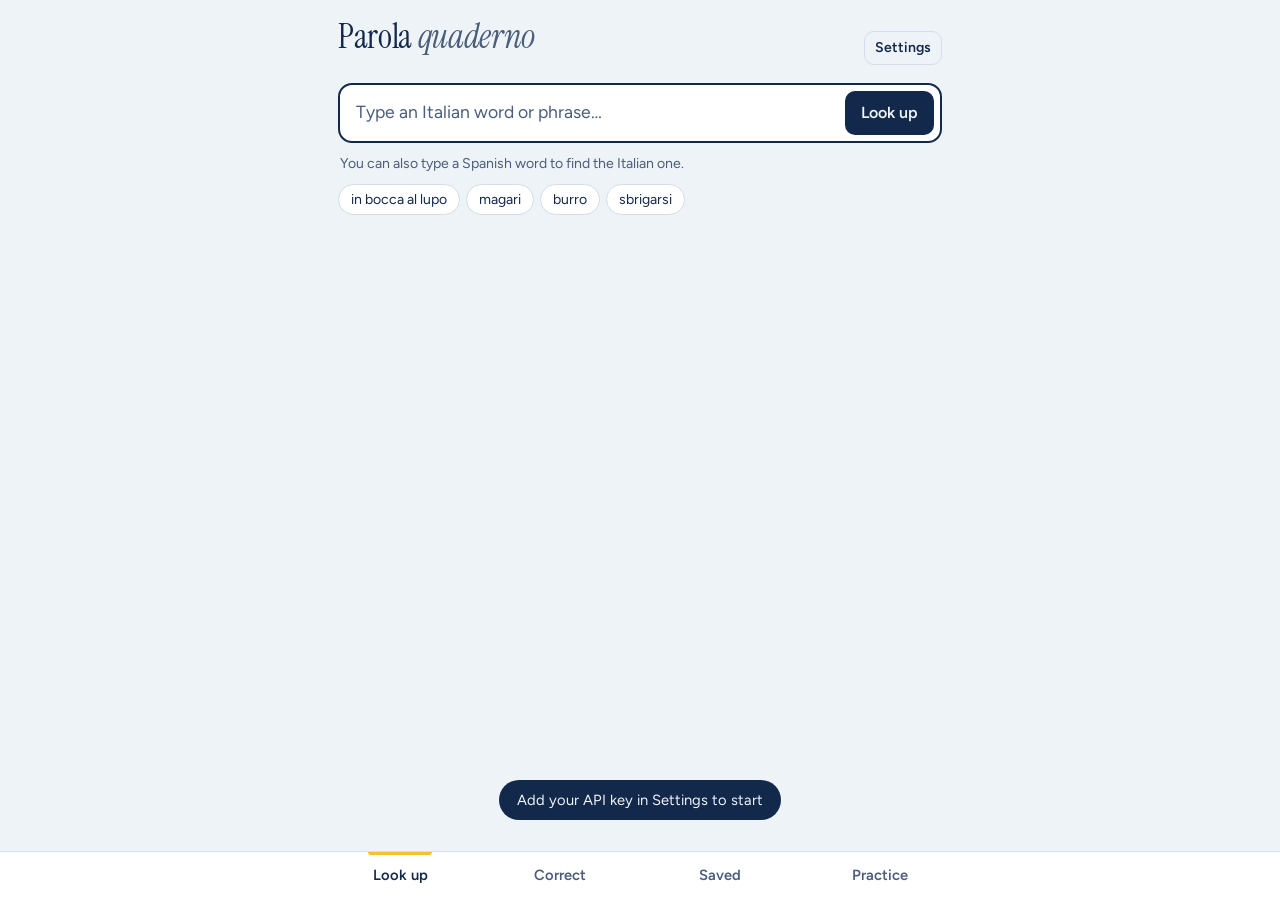
==== index.html @ d3a0a8e8 "add ap" ====
<!doctype html>
<html lang="en">
<head>
<meta charset="utf-8">
<meta name="viewport" content="width=device-width, initial-scale=1, viewport-fit=cover">
<title>Parola — Italian word notebook</title>
<meta name="theme-color" content="#13294B">
<meta name="description" content="Italian dictionary, homework corrector and flashcards for Spanish speakers.">
<link rel="manifest" href="manifest.webmanifest">
<link rel="icon" href="icon.svg" type="image/svg+xml">
<link rel="apple-touch-icon" href="icon-192.png">
<meta name="apple-mobile-web-app-capable" content="yes">
<meta name="mobile-web-app-capable" content="yes">
<meta name="apple-mobile-web-app-title" content="Parola">
<link rel="preconnect" href="https://fonts.googleapis.com">
<link rel="preconnect" href="https://fonts.gstatic.com" crossorigin>
<link href="https://fonts.googleapis.com/css2?family=Instrument+Serif:ital@0;1&family=Figtree:wght@400;500;600;700&display=swap" rel="stylesheet">
<style>
:root{
  --paper:#EEF3F7; --card:#FFFFFF; --ink:#13294B; --ink-soft:#4A5D7A; --line:#D3DEE8;
  --lemon:#F2C230; --lemon-soft:#FFF4C7; --leaf:#2F7D5B; --warn:#B4442F; --warn-soft:#FBE9E4;
  box-sizing:border-box;
  padding-top:env(safe-area-inset-top,0px);
  padding-bottom:env(safe-area-inset-bottom,0px);
}
@media (prefers-color-scheme: dark){
  :root:not([data-theme="light"]){
    --paper:#0E1A2E; --card:#16263F; --ink:#E8EEF6; --ink-soft:#9DB0CA; --line:#2A3E5C;
    --lemon:#F2C230; --lemon-soft:#3A3417; --leaf:#6CC49B; --warn:#F08A72; --warn-soft:#3B2220;
  }
}
:root[data-theme="dark"]{
  --paper:#0E1A2E; --card:#16263F; --ink:#E8EEF6; --ink-soft:#9DB0CA; --line:#2A3E5C;
  --lemon:#F2C230; --lemon-soft:#3A3417; --leaf:#6CC49B; --warn:#F08A72; --warn-soft:#3B2220;
}
*,*::before,*::after{box-sizing:inherit}
html{height:100%;scroll-padding-top:env(safe-area-inset-top,0px)}
body{margin:0;min-height:100%;background:var(--paper);color:var(--ink);
  font-family:"Figtree",system-ui,-apple-system,"Segoe UI",sans-serif;font-size:16px;line-height:1.5;
  -webkit-font-smoothing:antialiased}
.wrap{max-width:640px;margin:0 auto;padding:20px 18px 110px}
header.top{display:flex;align-items:baseline;justify-content:space-between;margin-bottom:18px}
.brand{font-family:"Instrument Serif",Georgia,serif;font-size:2.1rem;line-height:1;letter-spacing:-.01em}
.brand i{color:var(--ink-soft)}
.count{font-size:.85rem;color:var(--ink-soft)}
button{font:inherit;color:inherit;cursor:pointer}
:focus-visible{outline:3px solid var(--lemon);outline-offset:2px;border-radius:6px}

/* search */
.search{display:flex;gap:8px;background:var(--card);border:2px solid var(--ink);border-radius:14px;padding:6px 6px 6px 14px}
.search input{flex:1;min-width:0;border:0;background:transparent;color:var(--ink);font:inherit;font-size:1.1rem;outline:none}
.search input::placeholder{color:var(--ink-soft)}
.btn{border:0;border-radius:10px;padding:10px 16px;font-weight:600;background:var(--ink);color:var(--paper)}
.btn:disabled{opacity:.5;cursor:default}
.btn.ghost{background:transparent;color:var(--ink);border:1.5px solid var(--line)}
.btn.lemon{background:var(--lemon);color:#13294B}
.hint{font-size:.88rem;color:var(--ink-soft);margin:10px 2px 0}
.chips{display:flex;flex-wrap:wrap;gap:6px;margin-top:10px}
.chip{border:1px solid var(--line);background:var(--card);border-radius:999px;padding:4px 12px;font-size:.88rem}

/* entry */
.entry{background:var(--card);border-radius:18px;margin-top:22px;padding:22px 20px;border:1px solid var(--line)}
.head{display:flex;justify-content:space-between;gap:12px;align-items:flex-start}
.word{font-family:"Instrument Serif",Georgia,serif;font-size:2.8rem;line-height:1;margin:0;word-break:break-word}
.meta{color:var(--ink-soft);font-size:.92rem;margin-top:6px}
.reg{display:inline-block;background:var(--lemon-soft);border-radius:6px;padding:1px 8px;font-size:.82rem;font-weight:600;margin-left:6px;color:var(--ink)}
.def{font-family:"Instrument Serif",Georgia,serif;font-size:1.3rem;line-height:1.45;margin:16px 0 4px}
.def-es{color:var(--ink-soft);font-size:.95rem;margin:0}
.sec{margin-top:20px}
.sec h3{font-size:.95rem;font-weight:700;margin:0 0 8px}
.tr{display:grid;grid-template-columns:auto 1fr;gap:4px 14px;font-size:1rem}
.tr b{font-weight:600;color:var(--ink-soft)}
.ex{border-left:3px solid var(--lemon);padding:2px 0 2px 12px;margin:0 0 10px}
.ex .it{font-weight:500}
.ex .es{color:var(--ink-soft);font-size:.92rem}
.idiom{margin:0 0 10px}
.idiom .it{font-family:"Instrument Serif",Georgia,serif;font-size:1.2rem;font-style:italic}
.idiom .es{color:var(--ink-soft);font-size:.92rem}
.ff{background:var(--warn-soft);color:var(--warn);border-radius:12px;padding:10px 14px;margin-top:18px;font-size:.95rem}
.ff strong{display:block}
.link{background:none;border:0;padding:0;color:var(--ink);text-decoration:underline;text-decoration-color:var(--lemon);text-decoration-thickness:2px;text-underline-offset:3px}
.status{margin-top:22px;color:var(--ink-soft)}
.ext{display:flex;flex-wrap:wrap;gap:8px}
.ext a{display:inline-flex;align-items:center;gap:6px;border:1.5px solid var(--line);border-radius:10px;padding:7px 12px;font-size:.9rem;font-weight:600;color:var(--ink);text-decoration:none;background:var(--card)}
.ext a:hover{border-color:var(--ink)}
.ext a::after{content:"↗";font-weight:400;color:var(--ink-soft)}
.err{color:var(--warn)}

/* saved list */
.filter{width:100%;border:1.5px solid var(--line);border-radius:12px;background:var(--card);color:var(--ink);font:inherit;padding:10px 14px;margin-bottom:12px}
.row{display:flex;align-items:center;gap:10px;background:var(--card);border:1px solid var(--line);border-radius:14px;padding:12px 14px;margin-bottom:8px}
.row .w{font-family:"Instrument Serif",Georgia,serif;font-size:1.4rem;line-height:1.1}
.row .t{color:var(--ink-soft);font-size:.9rem}
.row .grow{flex:1;min-width:0;text-align:left;background:none;border:0;padding:0}
.dots{display:flex;gap:3px}
.dots span{width:7px;height:7px;border-radius:50%;background:var(--line)}
.dots span.on{background:var(--leaf)}
.x{background:none;border:0;color:var(--ink-soft);font-size:1.2rem;padding:4px 8px}
.empty{text-align:center;padding:40px 10px;color:var(--ink-soft)}
.empty .big{font-family:"Instrument Serif",Georgia,serif;font-size:1.6rem;color:var(--ink);margin-bottom:6px}

/* practice */
.modes{display:flex;gap:8px;margin-bottom:16px}
.modes button{flex:1;border:1.5px solid var(--line);background:var(--card);border-radius:10px;padding:9px;font-weight:600;font-size:.92rem}
.modes button[aria-pressed="true"]{border-color:var(--ink);background:var(--ink);color:var(--paper)}
.flash{background:var(--card);border:2px solid var(--ink);border-radius:22px;min-height:300px;padding:28px 22px;display:flex;flex-direction:column;justify-content:center;text-align:center}
.flash .q{font-family:"Instrument Serif",Georgia,serif;font-size:2.6rem;line-height:1.1;word-break:break-word}
.flash .sub{color:var(--ink-soft);margin-top:10px}
.flash .a{margin-top:20px;padding-top:18px;border-top:1px dashed var(--line)}
.flash .a .main{font-size:1.25rem;font-weight:600}
.flash .a .ex{text-align:left;margin-top:12px}
.acts{display:flex;gap:10px;margin-top:16px}
.acts .btn{flex:1;padding:14px}
.progress{font-size:.88rem;color:var(--ink-soft);text-align:center;margin-top:12px}

/* correct */
.essay{width:100%;min-height:200px;resize:vertical;border:2px solid var(--ink);border-radius:14px;background:var(--card);color:var(--ink);font:inherit;font-size:1.05rem;line-height:1.6;padding:14px 16px}
.essay::placeholder{color:var(--ink-soft)}
.bar{display:flex;gap:8px;align-items:center;margin-top:10px}
.bar .grow{flex:1;font-size:.85rem;color:var(--ink-soft)}
.marked{font-size:1.08rem;line-height:1.8;white-space:pre-wrap;margin:0}
.marked strong{background:var(--warn-soft);color:var(--warn);font-weight:700;border-radius:4px;padding:0 3px}
.marked .fix{color:var(--leaf);font-weight:600}
.note{display:grid;grid-template-columns:auto 1fr;gap:2px 12px;padding:10px 0;border-top:1px solid var(--line)}
.note:first-of-type{border-top:0}
.note .kind{font-size:.78rem;font-weight:700;background:var(--lemon-soft);border-radius:6px;padding:2px 8px;align-self:start;white-space:nowrap}
.note .pair{font-weight:500}
.note .pair s{color:var(--warn);text-decoration-thickness:1.5px}
.note .pair span{color:var(--leaf)}
.note .why{grid-column:2;color:var(--ink-soft);font-size:.92rem}
.clean{font-family:"Instrument Serif",Georgia,serif;font-size:1.25rem;line-height:1.55;margin:0;white-space:pre-wrap}
.praise{margin:0;font-size:.98rem}

/* settings */
.gear{background:none;border:1.5px solid var(--line);border-radius:10px;padding:5px 10px;font-size:.88rem;font-weight:600;color:var(--ink)}
.field{display:block;margin-bottom:14px}
.field span{display:block;font-weight:600;font-size:.92rem;margin-bottom:5px}
.field input,.field select{width:100%;border:1.5px solid var(--line);border-radius:12px;background:var(--card);color:var(--ink);font:inherit;padding:10px 12px}
.field small{display:block;color:var(--ink-soft);font-size:.85rem;margin-top:5px}
.field small a{color:var(--ink)}
.panel{background:var(--card);border:1px solid var(--line);border-radius:18px;padding:20px 18px;margin-bottom:16px}
.panel h2{font-family:"Instrument Serif",Georgia,serif;font-weight:400;font-size:1.7rem;margin:0 0 12px}
.panel p{margin:0 0 12px}
.tools{display:flex;gap:8px;margin-bottom:14px}
.tools .btn{flex:1;padding:9px}
.ok{color:var(--leaf)}

/* tab bar */
nav.tabs{position:fixed;left:0;right:0;bottom:0;background:var(--card);border-top:1px solid var(--line);
  padding-bottom:env(safe-area-inset-bottom,0px);z-index:5}
nav.tabs .in{max-width:640px;margin:0 auto;display:flex}
nav.tabs button{flex:1;background:none;border:0;padding:12px 4px 14px;font-weight:600;font-size:.92rem;color:var(--ink-soft);position:relative}
nav.tabs button[aria-selected="true"]{color:var(--ink)}
nav.tabs button[aria-selected="true"]::before{content:"";position:absolute;top:0;left:30%;right:30%;height:3px;background:var(--lemon);border-radius:0 0 3px 3px}
.toast{position:fixed;left:50%;bottom:calc(80px + env(safe-area-inset-bottom,0px));transform:translateX(-50%);background:var(--ink);color:var(--paper);padding:9px 18px;border-radius:999px;font-size:.92rem;opacity:0;transition:opacity .2s;pointer-events:none;z-index:6}
.toast.show{opacity:1}
[hidden]{display:none!important}
@media (prefers-reduced-motion: reduce){*{transition:none!important}}
</style>
</head>
<body>
<div class="wrap">
  <header class="top">
    <div class="brand">Parola <i>quaderno</i></div>
    <div style="display:flex;gap:10px;align-items:center"><div class="count" id="count"></div><button class="gear" id="gear" type="button">Settings</button></div>
  </header>

  <!-- LOOKUP -->
  <section id="view-look">
    <form class="search" id="form" autocomplete="off">
      <input id="q" type="search" placeholder="Type an Italian word or phrase…" aria-label="Word to look up" enterkeyhint="search">
      <button class="btn" id="go" type="submit">Look up</button>
    </form>
    <p class="hint">You can also type a Spanish word to find the Italian one.</p>
    <div class="chips" id="tries"></div>
    <div id="out"></div>
  </section>

  <!-- CORRECT -->
  <section id="view-correct" hidden>
    <textarea class="essay" id="essay" placeholder="Paste or write your Italian text here…" aria-label="Your Italian text"></textarea>
    <div class="bar">
      <div class="grow" id="wc"></div>
      <button class="btn ghost" id="clear" type="button">Clear</button>
      <button class="btn" id="check" type="button">Correct</button>
    </div>
    <div id="corr"></div>
  </section>

  <!-- SAVED -->
  <section id="view-saved" hidden>
    <div class="tools">
      <button class="btn ghost" id="export" type="button">Export words</button>
      <button class="btn ghost" id="import" type="button">Import words</button>
      <input type="file" id="importFile" accept="application/json,.json" hidden>
    </div>
    <input class="filter" id="filter" type="search" placeholder="Filter saved words" aria-label="Filter saved words">
    <div id="list"></div>
  </section>

  <!-- SETTINGS -->
  <section id="view-settings" hidden>
    <div class="panel">
      <h2>AI connection</h2>
      <p class="meta">Parola uses your own API key. It stays on this device and is only sent to the provider you choose.</p>
      <label class="field"><span>Provider</span>
        <select id="prov">
          <option value="gemini">Google Gemini (free tier)</option>
          <option value="groq">Groq (free tier)</option>
          <option value="openrouter">OpenRouter</option>
          <option value="openai">OpenAI</option>
          <option value="anthropic">Anthropic (Claude)</option>
          <option value="custom">Custom (OpenAI-compatible, e.g. Ollama)</option>
        </select>
        <small id="provHelp"></small>
      </label>
      <label class="field"><span>API key</span>
        <input id="key" type="password" autocomplete="off" spellcheck="false" placeholder="Paste your key">
      </label>
      <label class="field"><span>Model</span>
        <input id="model" type="text" autocomplete="off" spellcheck="false">
        <small>You can type any model name your provider offers.</small>
      </label>
      <label class="field" id="baseWrap" hidden><span>Base URL</span>
        <input id="base" type="url" autocomplete="off" spellcheck="false" placeholder="http://localhost:11434/v1">
      </label>
      <div class="bar">
        <div class="grow" id="testOut"></div>
        <button class="btn ghost" id="test" type="button">Test</button>
        <button class="btn" id="saveSet" type="button">Save</button>
      </div>
    </div>
  </section>

  <!-- PRACTICE -->
  <section id="view-practice" hidden>
    <div class="modes" role="group" aria-label="Practice direction">
      <button data-mode="it" aria-pressed="true">Italian → Spanish</button>
      <button data-mode="es" aria-pressed="false">Spanish → Italian</button>
    </div>
    <div id="deck"></div>
  </section>
</div>

<nav class="tabs" role="tablist">
  <div class="in">
    <button role="tab" data-tab="look" aria-selected="true">Look up</button>
    <button role="tab" data-tab="correct" aria-selected="false">Correct</button>
    <button role="tab" data-tab="saved" aria-selected="false">Saved</button>
    <button role="tab" data-tab="practice" aria-selected="false">Practice</button>
  </div>
</nav>
<div class="toast" id="toast" role="status"></div>

<script>
(() => {
  const $ = s => document.querySelector(s);
  function el(tag, attrs = {}, ...kids) {
    const n = document.createElement(tag);
    for (const [k, v] of Object.entries(attrs)) {
      if (k === "class") n.className = v;
      else if (k.startsWith("on")) n.addEventListener(k.slice(2), v);
      else if (v !== false && v != null) n.setAttribute(k, v === true ? "" : v);
    }
    for (const k of kids.flat()) if (k != null && k !== false) n.append(k instanceof Node ? k : String(k));
    return n;
  }
  const toast = msg => { const t = $("#toast"); t.textContent = msg; t.classList.add("show"); clearTimeout(toast._t); toast._t = setTimeout(() => t.classList.remove("show"), 1800); };
  const keyOf = w => w.trim().toLowerCase().replace(/[^\p{L}\p{N}]+/gu, "-").replace(/^-|-$/g, "").slice(0, 120) || "w";

  /* ---------- storage: this device ---------- */
  let words = {};            // key -> entry
  let store = null;          // {save, remove} backend
  const LS = "parola-words-v1";
  const lsLoad = () => { try { return JSON.parse(localStorage.getItem(LS) || "{}"); } catch { return {}; } };
  const lsSave = () => { try { localStorage.setItem(LS, JSON.stringify(words)); } catch {} };

  store = { save: async (k) => lsSave(), remove: async (k) => lsSave() };
  words = lsLoad();

  /* ---------- tabs ---------- */
  let tab = "look";
  document.querySelectorAll("nav.tabs button").forEach(b => b.addEventListener("click", () => {
    tab = b.dataset.tab;
    document.querySelectorAll("nav.tabs button").forEach(x => x.setAttribute("aria-selected", x === b));
    $("#view-look").hidden = tab !== "look";
    $("#view-saved").hidden = tab !== "saved";
    $("#view-correct").hidden = tab !== "correct";
    $("#view-settings").hidden = true;
    $("#view-practice").hidden = tab !== "practice";
    if (tab === "saved") renderList();
    if (tab === "practice") startDeck();
    window.scrollTo(0, 0);
  }));

  function refreshAll() {
    const n = Object.keys(words).length;
    $("#count").textContent = n ? `${n} saved` : "";
    if (tab === "saved") renderList();
    if (current) renderEntry(current);
  }

  /* ---------- lookup ---------- */
  let current = null, ctl = null;

  /* ---------- AI providers ---------- */
  const PROVIDERS = {
    gemini:     { model: "gemini-2.5-flash", help: 'Free key at <a href="https://aistudio.google.com/apikey" target="_blank" rel="noopener">Google AI Studio</a>. Newer free models are listed there too.' },
    groq:       { model: "llama-3.3-70b-versatile", base: "https://api.groq.com/openai/v1", help: 'Free key at <a href="https://console.groq.com/keys" target="_blank" rel="noopener">console.groq.com</a>.' },
    openrouter: { model: "google/gemini-2.5-flash", base: "https://openrouter.ai/api/v1", help: 'Key at <a href="https://openrouter.ai/keys" target="_blank" rel="noopener">openrouter.ai</a>. Models ending in ":free" cost nothing.' },
    openai:     { model: "gpt-4o-mini", base: "https://api.openai.com/v1", help: 'Paid key at <a href="https://platform.openai.com/api-keys" target="_blank" rel="noopener">platform.openai.com</a>.' },
    anthropic:  { model: "claude-haiku-4-5-20251001", help: 'Paid key at <a href="https://console.anthropic.com" target="_blank" rel="noopener">console.anthropic.com</a>.' },
    custom:     { model: "llama3.1", base: "http://localhost:11434/v1", help: "Any OpenAI-compatible server. For Ollama, start it with OLLAMA_ORIGINS=* so the browser can reach it." }
  };
  const SET = "parola-settings-v1";
  let settings = (() => { try { return JSON.parse(localStorage.getItem(SET) || "null"); } catch { return null; } })() || { provider: "gemini", key: "", model: "", base: "" };

  function extractJSON(text) {
    const t = String(text || "").trim();
    try { return JSON.parse(t); } catch {}
    const fence = t.match(/```(?:json)?\s*([\s\S]*?)```/);
    if (fence) { try { return JSON.parse(fence[1]); } catch {} }
    const a = t.indexOf("{"), b = t.lastIndexOf("}");
    if (a >= 0 && b > a) { try { return JSON.parse(t.slice(a, b + 1)); } catch {} }
    throw { code: "invalid_json" };
  }

  async function ask(prompt, signal) {
    const cfg = { ...PROVIDERS[settings.provider], ...settings };
    const model = settings.model || PROVIDERS[settings.provider].model;
    if (!settings.key && settings.provider !== "custom") throw { code: "no_key" };
    let res, text;
    try {
      if (settings.provider === "gemini") {
        res = await fetch(`https://generativelanguage.googleapis.com/v1beta/models/${encodeURIComponent(model)}:generateContent`, {
          method: "POST", signal,
          headers: { "Content-Type": "application/json", "x-goog-api-key": settings.key },
          body: JSON.stringify({ contents: [{ role: "user", parts: [{ text: prompt }] }], generationConfig: { responseMimeType: "application/json", temperature: 0.3 } })
        });
        const j = await res.json().catch(() => ({}));
        if (!res.ok) throw { code: res.status, message: j?.error?.message };
        text = (j.candidates?.[0]?.content?.parts || []).map(p => p.text || "").join("");
      } else if (settings.provider === "anthropic") {
        res = await fetch("https://api.anthropic.com/v1/messages", {
          method: "POST", signal,
          headers: { "Content-Type": "application/json", "x-api-key": settings.key, "anthropic-version": "2023-06-01", "anthropic-dangerous-direct-browser-access": "true" },
          body: JSON.stringify({ model, max_tokens: 2000, messages: [{ role: "user", content: prompt }] })
        });
        const j = await res.json().catch(() => ({}));
        if (!res.ok) throw { code: res.status, message: j?.error?.message };
        text = (j.content || []).map(c => c.text || "").join("");
      } else {
        const base = (settings.provider === "custom" ? (settings.base || cfg.base) : PROVIDERS[settings.provider].base).replace(/\/$/, "");
        const headers = { "Content-Type": "application/json" };
        if (settings.key) headers.Authorization = `Bearer ${settings.key}`;
        if (settings.provider === "openrouter") { headers["HTTP-Referer"] = location.origin; headers["X-Title"] = "Parola"; }
        res = await fetch(`${base}/chat/completions`, {
          method: "POST", signal, headers,
          body: JSON.stringify({ model, temperature: 0.3, messages: [{ role: "user", content: prompt }] })
        });
        const j = await res.json().catch(() => ({}));
        if (!res.ok) throw { code: res.status, message: j?.error?.message };
        text = j.choices?.[0]?.message?.content || "";
      }
    } catch (e) {
      if (e?.name === "AbortError") throw { code: "cancelled" };
      if (e?.code) throw e;
      throw { code: "network" };
    }
    return extractJSON(text);
  }

  // cache lookups for a day to save your quota
  const CACHE = "parola-cache-v1";
  const cacheGet = k => { try { const c = JSON.parse(localStorage.getItem(CACHE) || "{}")[k]; return c && Date.now() - c.t < 86400000 ? c.v : null; } catch { return null; } };
  const cachePut = (k, v) => { try { const c = JSON.parse(localStorage.getItem(CACHE) || "{}"); c[k] = { t: Date.now(), v }; const ks = Object.keys(c); if (ks.length > 200) delete c[ks[0]]; localStorage.setItem(CACHE, JSON.stringify(c)); } catch {} };

  function errMsg(e, what) {
    if (e?.code === "no_key") return "Add your API key in Settings first.";
    if (e?.code === 401 || e?.code === 403) return "The provider rejected your API key. Check it in Settings.";
    if (e?.code === 404) return "The provider doesn't recognise that model name. Change it in Settings.";
    if (e?.code === 429) return "You've reached your provider's limit for now. Wait a minute (or until tomorrow for daily limits) and try again.";
    if (e?.code === "invalid_json") return `The ${what} came back in an unexpected shape. Try again, or pick a stronger model in Settings.`;
    if (e?.code === "network") return "Couldn't reach the provider. Check your connection (and the base URL, for custom servers).";
    return `The ${what} didn't finish${e?.message ? ": " + e.message : "."}`;
  }

  ["in bocca al lupo", "magari", "burro", "sbrigarsi"].forEach(w =>
    $("#tries").append(el("button", { class: "chip", type: "button", onclick: () => { $("#q").value = w; lookup(w); } }, w)));

  $("#form").addEventListener("submit", e => { e.preventDefault(); const w = $("#q").value.trim(); if (w) lookup(w); });

  const PROMPT = w => `You are an Italian dictionary for a native Spanish speaker who also knows English and French.
The user typed: "${w.replace(/"/g, "'")}"
If it is Italian, describe it. If it is Spanish (or another language), find the most common Italian equivalent and describe that Italian word instead. If it is misspelled Italian, correct it.
Reply with ONLY a JSON object, no other text, in this shape:
{"word":"the Italian headword (infinitive/singular; keep phrases whole)",
"pos":"part of speech in Spanish, e.g. sustantivo masculino, verbo, adjetivo, expresión",
"plural_or_forms":"plural, or key irregular forms, or empty string",
"register":"formal | neutro | coloquial | jerga | regional (say which region) | literario",
"definition_it":"a simple definition in easy Italian (max 25 words)",
"definition_es":"that definition in Spanish",
"translations":{"es":"...","en":"...","fr":"..."},
"synonyms":["up to 5 Italian synonyms"],
"antonyms":["up to 3, or empty"],
"examples":[{"it":"natural everyday sentence","es":"Spanish translation"}],
"idioms":[{"it":"common idiom or set phrase using the word","es":"meaning in Spanish"}],
"false_friend":"if it looks like a Spanish word with a different meaning, explain briefly in Spanish; otherwise empty string",
"tip":"one short practical tip in Spanish (pronunciation, usage, or common mistake), or empty string"}
Give 3 examples and up to 3 idioms (empty array if none are genuinely common). Be accurate; never invent idioms.`;

  async function lookup(w) {
    const out = $("#out");
    out.replaceChildren();
    ctl?.abort(); ctl = new AbortController();
    $("#go").disabled = true;
    const status = el("p", { class: "status" }, "Looking it up…");
    out.append(status);
    try {
      const ck = "look:" + w.toLowerCase();
      const data = cacheGet(ck) || await ask(PROMPT(w), ctl.signal);
      if (!data || typeof data.word !== "string") throw { code: "invalid_json" };
      cachePut(ck, data);
      current = normalize(data);
      renderEntry(current);
    } catch (e) {
      if (e?.code === "cancelled") return;
      out.replaceChildren(el("p", { class: "status err" }, errMsg(e, "lookup") + " Meanwhile, you can open it here:"), extLinks(w, looksVerb({ word: w })));
    } finally { $("#go").disabled = false; }
  }

  function normalize(d) {
    const arr = a => Array.isArray(a) ? a : [];
    const s = v => typeof v === "string" ? v : "";
    return {
      word: s(d.word).trim(), pos: s(d.pos), forms: s(d.plural_or_forms), register: s(d.register),
      definition_it: s(d.definition_it), definition_es: s(d.definition_es),
      translations: { es: s(d.translations?.es), en: s(d.translations?.en), fr: s(d.translations?.fr) },
      synonyms: arr(d.synonyms).map(String).slice(0, 6), antonyms: arr(d.antonyms).map(String).slice(0, 4),
      examples: arr(d.examples).filter(x => x && x.it).slice(0, 4).map(x => ({ it: s(x.it), es: s(x.es) })),
      idioms: arr(d.idioms).filter(x => x && x.it).slice(0, 4).map(x => ({ it: s(x.it), es: s(x.es) })),
      false_friend: s(d.false_friend), tip: s(d.tip)
    };
  }

  function extLinks(word, isVerb) {
    const w = encodeURIComponent(word.trim().toLowerCase());
    const links = [
      ["WordReference", `https://www.wordreference.com/ites/${w}`],
      ["Reverso Context", `https://context.reverso.net/traduccion/italiano-espanol/${w}`]
    ];
    if (isVerb) links.push(
      ["Conjugation (WordReference)", `https://www.wordreference.com/conj/itverbs.aspx?v=${w}`],
      ["Conjugation (Reverso)", `https://conjugator.reverso.net/conjugation-italian-verb-${w}.html`]
    );
    return el("div", { class: "ext" }, links.map(([t, u]) => el("a", { href: u, target: "_blank", rel: "noopener noreferrer" }, t)));
  }
  const looksVerb = d => /verb/i.test(d.pos || "") || /(are|ere|ire|rsi|rre)$/.test((d.word || "").trim());

  function wordLinks(list) {
    const p = el("p", { style: "margin:0" });
    list.forEach((w, i) => {
      if (i) p.append(", ");
      p.append(el("button", { class: "link", type: "button", onclick: () => { $("#q").value = w; lookup(w); window.scrollTo(0, 0); } }, w));
    });
    return p;
  }

  function entryBody(d) {
    const frag = document.createDocumentFragment();
    frag.append(
      el("p", { class: "def" }, d.definition_it),
      d.definition_es ? el("p", { class: "def-es" }, d.definition_es) : null,
      el("div", { class: "sec" }, el("h3", {}, "Translations"),
        el("div", { class: "tr" },
          el("b", {}, "ES"), el("span", {}, d.translations.es),
          el("b", {}, "EN"), el("span", {}, d.translations.en),
          el("b", {}, "FR"), el("span", {}, d.translations.fr))),
      d.synonyms.length ? el("div", { class: "sec" }, el("h3", {}, "Synonyms"), wordLinks(d.synonyms)) : null,
      d.antonyms.length ? el("div", { class: "sec" }, el("h3", {}, "Opposites"), wordLinks(d.antonyms)) : null,
      d.examples.length ? el("div", { class: "sec" }, el("h3", {}, "In a sentence"),
        d.examples.map(x => el("div", { class: "ex" }, el("div", { class: "it" }, x.it), el("div", { class: "es" }, x.es)))) : null,
      d.idioms.length ? el("div", { class: "sec" }, el("h3", {}, "Common expressions"),
        d.idioms.map(x => el("div", { class: "idiom" }, el("div", { class: "it" }, x.it), el("div", { class: "es" }, x.es)))) : null,
      d.false_friend ? el("div", { class: "ff" }, el("strong", {}, "Careful: false friend"), d.false_friend) : null,
      d.tip ? el("div", { class: "sec" }, el("h3", {}, "Tip"), el("p", { style: "margin:0" }, d.tip)) : null,
      el("div", { class: "sec" }, el("h3", {}, "More context"), extLinks(d.word, /verb/i.test(d.pos || "")))
    );
    return frag;
  }

  function renderEntry(d) {
    const k = keyOf(d.word);
    const saved = !!words[k];
    const saveBtn = el("button", { class: saved ? "btn ghost" : "btn lemon", type: "button", onclick: () => saved ? unsave(k) : save(d) }, saved ? "Saved ✓" : "Save");
    const card = el("article", { class: "entry" },
      el("div", { class: "head" },
        el("div", {},
          el("h2", { class: "word" }, d.word),
          el("div", { class: "meta" }, [d.pos, d.forms].filter(Boolean).join(", "),
            d.register ? el("span", { class: "reg" }, d.register) : null)),
        saveBtn),
      entryBody(d));
    $("#out").replaceChildren(card);
  }

  async function save(d) {
    const k = keyOf(d.word);
    words[k] = { ...d, savedAt: Date.now(), box: 0, due: 0 };
    refreshAll(); toast("Saved to your notebook");
    try { await store.save(k); } catch { toast("Saved on this device only"); }
  }
  async function unsave(k) {
    delete words[k]; refreshAll(); toast("Removed");
    try { await store.remove(k); } catch {}
  }

  /* ---------- homework corrector ---------- */
  const DRAFT = "parola-draft-v1";
  const essay = $("#essay");
  try { essay.value = localStorage.getItem(DRAFT) || ""; } catch {}
  const updWc = () => { const n = (essay.value.trim().match(/\S+/g) || []).length; $("#wc").textContent = n ? `${n} words` : ""; };
  let draftT;
  essay.addEventListener("input", () => { updWc(); clearTimeout(draftT); draftT = setTimeout(() => { try { localStorage.setItem(DRAFT, essay.value); } catch {} }, 600); });
  updWc();
  $("#clear").addEventListener("click", () => { essay.value = ""; updWc(); $("#corr").replaceChildren(); try { localStorage.removeItem(DRAFT); } catch {} essay.focus(); });

  const TEACHER = t => `You are a kind but precise Italian teacher correcting homework written by a native Spanish speaker (who also knows English and French), around B1 level.
Correct spelling, grammar, agreement, verb tenses, prepositions, word choice and Hispanisms (Spanish words or structures that don't work in Italian). Also fix phrasing that is grammatical but clearly unnatural to an Italian reader. Do not rewrite the student's style or ideas when the original is acceptable.

STUDENT TEXT:
<<<
${t}
>>>

Reply with ONLY a JSON object, no other text:
{"marked":"the student's text EXACTLY as written, except each wrong word or phrase is wrapped in **double asterisks** and immediately followed by the correction in (parentheses). Keep the smallest span that contains the error. Do not change anything that is correct.",
"notes":[{"kind":"ortografia | grammatica | vocabolario | ispanismo | stile","wrong":"...","right":"...","why":"one short explanation in Spanish"}],
"praise":"one short sentence in Spanish on what the student did well"}
One note per correction, in the order they appear. If the text has no mistakes, return marked equal to the text and an empty notes array.`;

  function renderMarked(str) {
    const p = el("p", { class: "marked" });
    // **wrong** (fix)  -> highlighted wrong + green fix
    const re = /\*\*(.+?)\*\*(\s*\(([^)]*)\))?/g;
    let last = 0, m;
    while ((m = re.exec(str))) {
      p.append(str.slice(last, m.index));
      p.append(el("strong", {}, m[1]));
      if (m[2]) p.append(" ", el("span", { class: "fix" }, `(${m[3]})`));
      last = re.lastIndex;
    }
    p.append(str.slice(last));
    return p;
  }

  let cctl = null;
  $("#check").addEventListener("click", async () => {
    const t = essay.value.trim();
    const out = $("#corr");
    if (!t) { essay.focus(); return; }
    if (t.length > 12000) { out.replaceChildren(el("p", { class: "status err" }, "That text is very long. Correct it in parts of about 1,500 words.")); return; }
    cctl?.abort(); cctl = new AbortController();
    $("#check").disabled = true;
    out.replaceChildren(el("p", { class: "status" }, "Your teacher is reading…"));
    try {
      const d = await ask(TEACHER(t), cctl.signal);
      const notes = Array.isArray(d?.notes) ? d.notes.filter(n => n && n.wrong) : [];
      const card = el("article", { class: "entry" },
        el("div", { class: "head" }, el("h2", { class: "word", style: "font-size:2rem" }, notes.length ? `${notes.length} correction${notes.length === 1 ? "" : "s"}` : "Perfetto!")),
        d?.praise ? el("p", { class: "praise meta" }, String(d.praise)) : null,
        el("div", { class: "sec" }, el("h3", {}, "Your text, corrected"), renderMarked(String(d?.marked || t))),
        notes.length ? el("div", { class: "sec" }, el("h3", {}, "Why"),
          notes.map(n => el("div", { class: "note" },
            el("span", { class: "kind" }, String(n.kind || "")),
            el("div", { class: "pair" }, el("s", {}, String(n.wrong)), " → ", el("span", {}, String(n.right || ""))),
            el("div", { class: "why" }, String(n.why || ""))))) : null);
      out.replaceChildren(card);
    } catch (e) {
      if (e?.code === "cancelled") return;
      out.replaceChildren(el("p", { class: "status err" }, errMsg(e, "correction")));
    } finally { $("#check").disabled = false; }
  });

  /* ---------- saved list ---------- */
  let openKey = null;
  $("#filter").addEventListener("input", renderList);
  function renderList() {
    const list = $("#list");
    const f = $("#filter").value.trim().toLowerCase();
    const items = Object.entries(words).sort((a, b) => (b[1].savedAt || 0) - (a[1].savedAt || 0))
      .filter(([, w]) => !f || w.word.toLowerCase().includes(f) || (w.translations?.es || "").toLowerCase().includes(f));
    list.replaceChildren();
    if (!Object.keys(words).length) {
      list.append(el("div", { class: "empty" }, el("div", { class: "big" }, "Your notebook is empty"),
        "Look up a word and tap Save to keep it here."));
      return;
    }
    if (!items.length) { list.append(el("div", { class: "empty" }, "No saved words match that.")); return; }
    for (const [k, w] of items) {
      const dots = el("div", { class: "dots", "aria-label": `Learned ${Math.min(w.box || 0, 4)} of 4` },
        [0, 1, 2, 3].map(i => el("span", { class: i < (w.box || 0) ? "on" : "" })));
      list.append(el("div", { class: "row" },
        el("button", { class: "grow", type: "button", "aria-expanded": openKey === k, onclick: () => { openKey = openKey === k ? null : k; renderList(); } },
          el("div", { class: "w" }, w.word), el("div", { class: "t" }, w.translations?.es || "")),
        dots,
        el("button", { class: "x", type: "button", "aria-label": `Remove ${w.word}`, onclick: () => unsave(k) }, "×")));
      if (openKey === k) {
        const card = el("article", { class: "entry", style: "margin:0 0 12px" });
        card.append(el("div", { class: "meta" }, [w.pos, w.forms].filter(Boolean).join(", "), w.register ? el("span", { class: "reg" }, w.register) : null), entryBody(w));
        list.append(card);
      }
    }
  }

  /* ---------- practice (simple spaced repetition) ---------- */
  const GAPS = [0, 1, 3, 7, 16]; // days until next review for each box
  let mode = "it", queue = [], idx = 0, revealed = false, done = 0;
  document.querySelectorAll(".modes button").forEach(b => b.addEventListener("click", () => {
    mode = b.dataset.mode;
    document.querySelectorAll(".modes button").forEach(x => x.setAttribute("aria-pressed", x === b));
    startDeck();
  }));

  function startDeck() {
    const now = Date.now();
    const all = Object.entries(words);
    let due = all.filter(([, w]) => (w.due || 0) <= now);
    if (!due.length) due = all; // nothing due: allow free review
    queue = due.sort((a, b) => (a[1].box || 0) - (b[1].box || 0) || Math.random() - .5).map(([k]) => k).slice(0, 20);
    idx = 0; done = 0; revealed = false;
    renderCard();
  }

  function renderCard() {
    const deck = $("#deck");
    deck.replaceChildren();
    if (!Object.keys(words).length) {
      deck.append(el("div", { class: "empty" }, el("div", { class: "big" }, "Nothing to practice yet"), "Save a few words first, then come back here."));
      return;
    }
    if (idx >= queue.length) {
      deck.append(el("div", { class: "empty" }, el("div", { class: "big" }, "Bravo!"),
        `You reviewed ${done} word${done === 1 ? "" : "s"}.`, el("div", { style: "margin-top:16px" },
          el("button", { class: "btn", type: "button", onclick: startDeck }, "Practice again"))));
      return;
    }
    const k = queue[idx], w = words[k];
    if (!w) { idx++; return renderCard(); }
    const front = mode === "it" ? w.word : (w.translations?.es || w.word);
    const card = el("div", { class: "flash" },
      el("div", { class: "q" }, front),
      el("div", { class: "sub" }, mode === "it" ? "What does it mean?" : "How do you say it in Italian?"));
    if (revealed) {
      const ex = w.examples?.[0];
      card.append(el("div", { class: "a" },
        el("div", { class: "main" }, mode === "it" ? (w.translations?.es || "") : w.word),
        el("div", { class: "sub", style: "margin-top:4px" }, w.definition_it || ""),
        ex ? el("div", { class: "ex" }, el("div", { class: "it" }, ex.it), el("div", { class: "es" }, ex.es)) : null));
    }
    deck.append(card);
    deck.append(revealed
      ? el("div", { class: "acts" },
          el("button", { class: "btn ghost", type: "button", onclick: () => grade(k, false) }, "Review again"),
          el("button", { class: "btn lemon", type: "button", onclick: () => grade(k, true) }, "I knew it"))
      : el("div", { class: "acts" }, el("button", { class: "btn", type: "button", onclick: () => { revealed = true; renderCard(); } }, "Show answer")));
    deck.append(el("div", { class: "progress" }, `${idx + 1} of ${queue.length}`));
  }

  async function grade(k, knew) {
    const w = words[k];
    if (w) {
      w.box = knew ? Math.min((w.box || 0) + 1, 4) : 0;
      w.due = Date.now() + GAPS[w.box] * 86400000;
      if (!knew) queue.push(k); // see it again this session
      try { await store.save(k); } catch {}
    }
    done++; idx++; revealed = false; renderCard();
  }

  /* ---------- settings ---------- */
  function fillSettings() {
    $("#prov").value = settings.provider;
    $("#key").value = settings.key || "";
    $("#model").value = settings.model || PROVIDERS[settings.provider].model;
    $("#base").value = settings.base || PROVIDERS.custom.base;
    $("#baseWrap").hidden = settings.provider !== "custom";
    $("#provHelp").innerHTML = PROVIDERS[settings.provider].help; // static, trusted text
    $("#testOut").textContent = "";
  }
  const readForm = () => ({ provider: $("#prov").value, key: $("#key").value.trim(), model: $("#model").value.trim(), base: $("#base").value.trim() });
  $("#prov").addEventListener("change", () => {
    const p = $("#prov").value;
    $("#model").value = PROVIDERS[p].model;
    $("#baseWrap").hidden = p !== "custom";
    $("#provHelp").innerHTML = PROVIDERS[p].help;
  });
  $("#gear").addEventListener("click", () => {
    ["look", "correct", "saved", "practice"].forEach(v => $("#view-" + v).hidden = true);
    document.querySelectorAll("nav.tabs button").forEach(x => x.setAttribute("aria-selected", "false"));
    $("#view-settings").hidden = false; tab = "settings"; fillSettings(); window.scrollTo(0, 0);
  });
  $("#saveSet").addEventListener("click", () => {
    settings = readForm();
    try { localStorage.setItem(SET, JSON.stringify(settings)); toast("Settings saved"); } catch { toast("Couldn't save settings on this device"); }
  });
  $("#test").addEventListener("click", async () => {
    const prev = settings; settings = readForm();
    const out = $("#testOut"); out.className = "grow"; out.textContent = "Testing…";
    try {
      const r = await ask('Reply with only this JSON: {"ok":true}');
      out.textContent = r?.ok ? "Connected ✓" : "Connected, but the reply looked odd.";
      out.classList.add("ok");
    } catch (e) { out.textContent = errMsg(e, "test"); out.classList.add("err"); }
    finally { settings = prev; }
  });

  /* ---------- export / import ---------- */
  $("#export").addEventListener("click", () => {
    const blob = new Blob([JSON.stringify({ app: "parola", version: 1, exported: new Date().toISOString(), words }, null, 2)], { type: "application/json" });
    const a = el("a", { href: URL.createObjectURL(blob), download: `parola-words-${new Date().toISOString().slice(0, 10)}.json` });
    document.body.append(a); a.click(); a.remove();
    setTimeout(() => URL.revokeObjectURL(a.href), 2000);
  });
  $("#import").addEventListener("click", () => $("#importFile").click());
  $("#importFile").addEventListener("change", async e => {
    const f = e.target.files?.[0]; if (!f) return;
    try {
      const data = JSON.parse(await f.text());
      const incoming = data.words || data;
      let n = 0;
      for (const [k, w] of Object.entries(incoming)) {
        if (!w || typeof w.word !== "string") continue;
        const old = words[k];
        if (!old || (w.due || 0) > (old.due || 0)) { words[k] = w; n++; }
      }
      lsSave(); refreshAll(); toast(`Imported ${n} word${n === 1 ? "" : "s"}`);
    } catch { toast("That file isn't a Parola export"); }
    e.target.value = "";
  });

  if (!settings.key && settings.provider !== "custom") setTimeout(() => toast("Add your API key in Settings to start"), 600);
  if ("serviceWorker" in navigator) navigator.serviceWorker.register("sw.js").catch(() => {});

  refreshAll();
})();
</script>
</body>
</html>
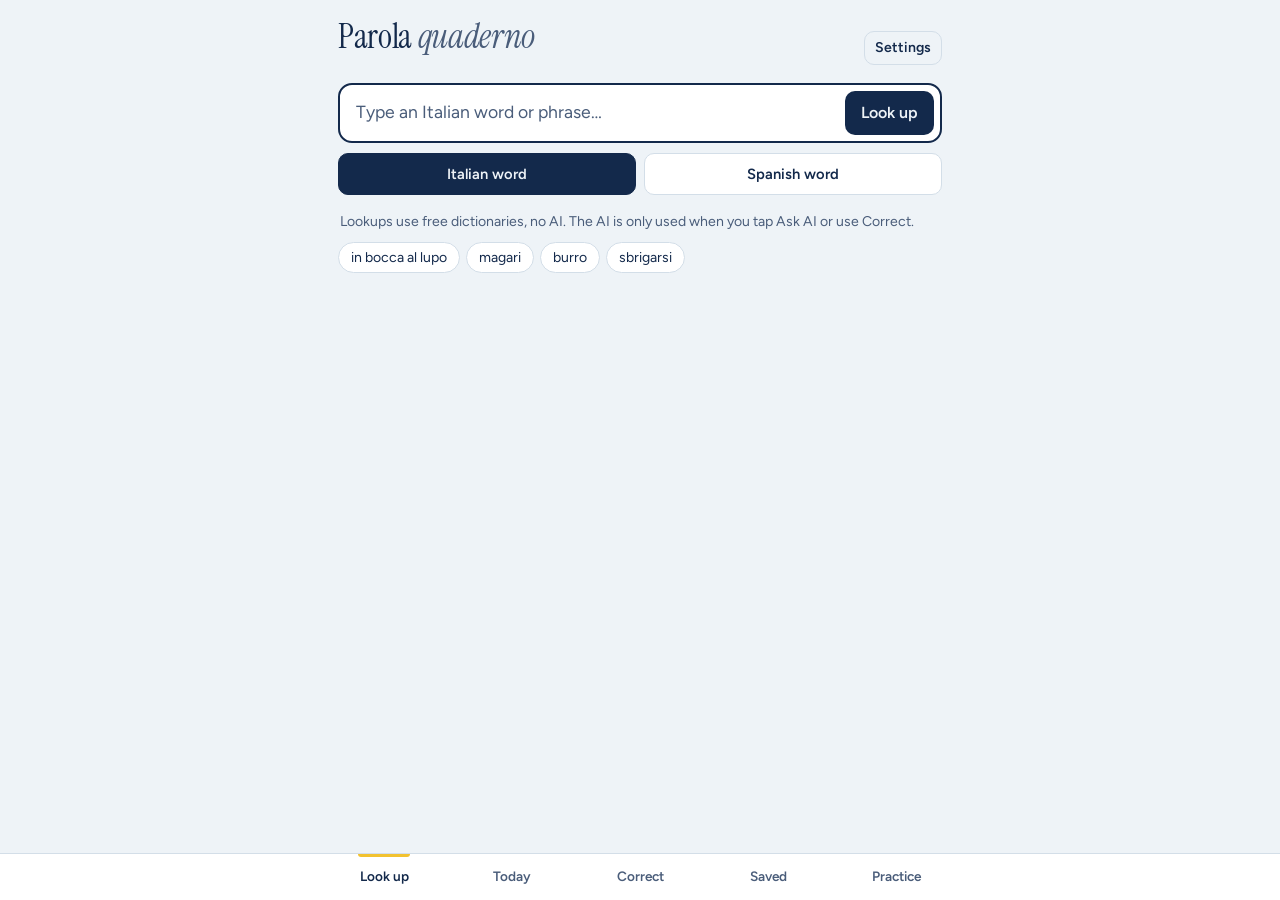
==== commit 19e354ed: "version without llm" ====
--- a/index.html
+++ b/index.html
@@ -3,166 +3,25 @@
 <head>
 <meta charset="utf-8">
 <meta name="viewport" content="width=device-width, initial-scale=1, viewport-fit=cover">
-<title>Parola — Italian word notebook</title>
+<title>Parola — Italian word notebook (free lookup)</title>
 <meta name="theme-color" content="#13294B">
 <meta name="description" content="Italian dictionary, homework corrector and flashcards for Spanish speakers.">
 <link rel="manifest" href="manifest.webmanifest">
-<link rel="icon" href="icon.svg" type="image/svg+xml">
-<link rel="apple-touch-icon" href="icon-192.png">
+<link rel="icon" href="icon.svg?v=2" type="image/svg+xml">
+<link rel="apple-touch-icon" href="icon-192.png?v=2">
 <meta name="apple-mobile-web-app-capable" content="yes">
 <meta name="mobile-web-app-capable" content="yes">
 <meta name="apple-mobile-web-app-title" content="Parola">
 <link rel="preconnect" href="https://fonts.googleapis.com">
 <link rel="preconnect" href="https://fonts.gstatic.com" crossorigin>
 <link href="https://fonts.googleapis.com/css2?family=Instrument+Serif:ital@0;1&family=Figtree:wght@400;500;600;700&display=swap" rel="stylesheet">
-<style>
-:root{
-  --paper:#EEF3F7; --card:#FFFFFF; --ink:#13294B; --ink-soft:#4A5D7A; --line:#D3DEE8;
-  --lemon:#F2C230; --lemon-soft:#FFF4C7; --leaf:#2F7D5B; --warn:#B4442F; --warn-soft:#FBE9E4;
-  box-sizing:border-box;
-  padding-top:env(safe-area-inset-top,0px);
-  padding-bottom:env(safe-area-inset-bottom,0px);
-}
-@media (prefers-color-scheme: dark){
-  :root:not([data-theme="light"]){
-    --paper:#0E1A2E; --card:#16263F; --ink:#E8EEF6; --ink-soft:#9DB0CA; --line:#2A3E5C;
-    --lemon:#F2C230; --lemon-soft:#3A3417; --leaf:#6CC49B; --warn:#F08A72; --warn-soft:#3B2220;
-  }
-}
-:root[data-theme="dark"]{
-  --paper:#0E1A2E; --card:#16263F; --ink:#E8EEF6; --ink-soft:#9DB0CA; --line:#2A3E5C;
-  --lemon:#F2C230; --lemon-soft:#3A3417; --leaf:#6CC49B; --warn:#F08A72; --warn-soft:#3B2220;
-}
-*,*::before,*::after{box-sizing:inherit}
-html{height:100%;scroll-padding-top:env(safe-area-inset-top,0px)}
-body{margin:0;min-height:100%;background:var(--paper);color:var(--ink);
-  font-family:"Figtree",system-ui,-apple-system,"Segoe UI",sans-serif;font-size:16px;line-height:1.5;
-  -webkit-font-smoothing:antialiased}
-.wrap{max-width:640px;margin:0 auto;padding:20px 18px 110px}
-header.top{display:flex;align-items:baseline;justify-content:space-between;margin-bottom:18px}
-.brand{font-family:"Instrument Serif",Georgia,serif;font-size:2.1rem;line-height:1;letter-spacing:-.01em}
-.brand i{color:var(--ink-soft)}
-.count{font-size:.85rem;color:var(--ink-soft)}
-button{font:inherit;color:inherit;cursor:pointer}
-:focus-visible{outline:3px solid var(--lemon);outline-offset:2px;border-radius:6px}
-
-/* search */
-.search{display:flex;gap:8px;background:var(--card);border:2px solid var(--ink);border-radius:14px;padding:6px 6px 6px 14px}
-.search input{flex:1;min-width:0;border:0;background:transparent;color:var(--ink);font:inherit;font-size:1.1rem;outline:none}
-.search input::placeholder{color:var(--ink-soft)}
-.btn{border:0;border-radius:10px;padding:10px 16px;font-weight:600;background:var(--ink);color:var(--paper)}
-.btn:disabled{opacity:.5;cursor:default}
-.btn.ghost{background:transparent;color:var(--ink);border:1.5px solid var(--line)}
-.btn.lemon{background:var(--lemon);color:#13294B}
-.hint{font-size:.88rem;color:var(--ink-soft);margin:10px 2px 0}
-.chips{display:flex;flex-wrap:wrap;gap:6px;margin-top:10px}
-.chip{border:1px solid var(--line);background:var(--card);border-radius:999px;padding:4px 12px;font-size:.88rem}
-
-/* entry */
-.entry{background:var(--card);border-radius:18px;margin-top:22px;padding:22px 20px;border:1px solid var(--line)}
-.head{display:flex;justify-content:space-between;gap:12px;align-items:flex-start}
-.word{font-family:"Instrument Serif",Georgia,serif;font-size:2.8rem;line-height:1;margin:0;word-break:break-word}
-.meta{color:var(--ink-soft);font-size:.92rem;margin-top:6px}
-.reg{display:inline-block;background:var(--lemon-soft);border-radius:6px;padding:1px 8px;font-size:.82rem;font-weight:600;margin-left:6px;color:var(--ink)}
-.def{font-family:"Instrument Serif",Georgia,serif;font-size:1.3rem;line-height:1.45;margin:16px 0 4px}
-.def-es{color:var(--ink-soft);font-size:.95rem;margin:0}
-.sec{margin-top:20px}
-.sec h3{font-size:.95rem;font-weight:700;margin:0 0 8px}
-.tr{display:grid;grid-template-columns:auto 1fr;gap:4px 14px;font-size:1rem}
-.tr b{font-weight:600;color:var(--ink-soft)}
-.ex{border-left:3px solid var(--lemon);padding:2px 0 2px 12px;margin:0 0 10px}
-.ex .it{font-weight:500}
-.ex .es{color:var(--ink-soft);font-size:.92rem}
-.idiom{margin:0 0 10px}
-.idiom .it{font-family:"Instrument Serif",Georgia,serif;font-size:1.2rem;font-style:italic}
-.idiom .es{color:var(--ink-soft);font-size:.92rem}
-.ff{background:var(--warn-soft);color:var(--warn);border-radius:12px;padding:10px 14px;margin-top:18px;font-size:.95rem}
-.ff strong{display:block}
-.link{background:none;border:0;padding:0;color:var(--ink);text-decoration:underline;text-decoration-color:var(--lemon);text-decoration-thickness:2px;text-underline-offset:3px}
-.status{margin-top:22px;color:var(--ink-soft)}
-.ext{display:flex;flex-wrap:wrap;gap:8px}
-.ext a{display:inline-flex;align-items:center;gap:6px;border:1.5px solid var(--line);border-radius:10px;padding:7px 12px;font-size:.9rem;font-weight:600;color:var(--ink);text-decoration:none;background:var(--card)}
-.ext a:hover{border-color:var(--ink)}
-.ext a::after{content:"↗";font-weight:400;color:var(--ink-soft)}
-.err{color:var(--warn)}
-
-/* saved list */
-.filter{width:100%;border:1.5px solid var(--line);border-radius:12px;background:var(--card);color:var(--ink);font:inherit;padding:10px 14px;margin-bottom:12px}
-.row{display:flex;align-items:center;gap:10px;background:var(--card);border:1px solid var(--line);border-radius:14px;padding:12px 14px;margin-bottom:8px}
-.row .w{font-family:"Instrument Serif",Georgia,serif;font-size:1.4rem;line-height:1.1}
-.row .t{color:var(--ink-soft);font-size:.9rem}
-.row .grow{flex:1;min-width:0;text-align:left;background:none;border:0;padding:0}
-.dots{display:flex;gap:3px}
-.dots span{width:7px;height:7px;border-radius:50%;background:var(--line)}
-.dots span.on{background:var(--leaf)}
-.x{background:none;border:0;color:var(--ink-soft);font-size:1.2rem;padding:4px 8px}
-.empty{text-align:center;padding:40px 10px;color:var(--ink-soft)}
-.empty .big{font-family:"Instrument Serif",Georgia,serif;font-size:1.6rem;color:var(--ink);margin-bottom:6px}
-
-/* practice */
-.modes{display:flex;gap:8px;margin-bottom:16px}
-.modes button{flex:1;border:1.5px solid var(--line);background:var(--card);border-radius:10px;padding:9px;font-weight:600;font-size:.92rem}
-.modes button[aria-pressed="true"]{border-color:var(--ink);background:var(--ink);color:var(--paper)}
-.flash{background:var(--card);border:2px solid var(--ink);border-radius:22px;min-height:300px;padding:28px 22px;display:flex;flex-direction:column;justify-content:center;text-align:center}
-.flash .q{font-family:"Instrument Serif",Georgia,serif;font-size:2.6rem;line-height:1.1;word-break:break-word}
-.flash .sub{color:var(--ink-soft);margin-top:10px}
-.flash .a{margin-top:20px;padding-top:18px;border-top:1px dashed var(--line)}
-.flash .a .main{font-size:1.25rem;font-weight:600}
-.flash .a .ex{text-align:left;margin-top:12px}
-.acts{display:flex;gap:10px;margin-top:16px}
-.acts .btn{flex:1;padding:14px}
-.progress{font-size:.88rem;color:var(--ink-soft);text-align:center;margin-top:12px}
-
-/* correct */
-.essay{width:100%;min-height:200px;resize:vertical;border:2px solid var(--ink);border-radius:14px;background:var(--card);color:var(--ink);font:inherit;font-size:1.05rem;line-height:1.6;padding:14px 16px}
-.essay::placeholder{color:var(--ink-soft)}
-.bar{display:flex;gap:8px;align-items:center;margin-top:10px}
-.bar .grow{flex:1;font-size:.85rem;color:var(--ink-soft)}
-.marked{font-size:1.08rem;line-height:1.8;white-space:pre-wrap;margin:0}
-.marked strong{background:var(--warn-soft);color:var(--warn);font-weight:700;border-radius:4px;padding:0 3px}
-.marked .fix{color:var(--leaf);font-weight:600}
-.note{display:grid;grid-template-columns:auto 1fr;gap:2px 12px;padding:10px 0;border-top:1px solid var(--line)}
-.note:first-of-type{border-top:0}
-.note .kind{font-size:.78rem;font-weight:700;background:var(--lemon-soft);border-radius:6px;padding:2px 8px;align-self:start;white-space:nowrap}
-.note .pair{font-weight:500}
-.note .pair s{color:var(--warn);text-decoration-thickness:1.5px}
-.note .pair span{color:var(--leaf)}
-.note .why{grid-column:2;color:var(--ink-soft);font-size:.92rem}
-.clean{font-family:"Instrument Serif",Georgia,serif;font-size:1.25rem;line-height:1.55;margin:0;white-space:pre-wrap}
-.praise{margin:0;font-size:.98rem}
-
-/* settings */
-.gear{background:none;border:1.5px solid var(--line);border-radius:10px;padding:5px 10px;font-size:.88rem;font-weight:600;color:var(--ink)}
-.field{display:block;margin-bottom:14px}
-.field span{display:block;font-weight:600;font-size:.92rem;margin-bottom:5px}
-.field input,.field select{width:100%;border:1.5px solid var(--line);border-radius:12px;background:var(--card);color:var(--ink);font:inherit;padding:10px 12px}
-.field small{display:block;color:var(--ink-soft);font-size:.85rem;margin-top:5px}
-.field small a{color:var(--ink)}
-.panel{background:var(--card);border:1px solid var(--line);border-radius:18px;padding:20px 18px;margin-bottom:16px}
-.panel h2{font-family:"Instrument Serif",Georgia,serif;font-weight:400;font-size:1.7rem;margin:0 0 12px}
-.panel p{margin:0 0 12px}
-.tools{display:flex;gap:8px;margin-bottom:14px}
-.tools .btn{flex:1;padding:9px}
-.ok{color:var(--leaf)}
-
-/* tab bar */
-nav.tabs{position:fixed;left:0;right:0;bottom:0;background:var(--card);border-top:1px solid var(--line);
-  padding-bottom:env(safe-area-inset-bottom,0px);z-index:5}
-nav.tabs .in{max-width:640px;margin:0 auto;display:flex}
-nav.tabs button{flex:1;background:none;border:0;padding:12px 4px 14px;font-weight:600;font-size:.92rem;color:var(--ink-soft);position:relative}
-nav.tabs button[aria-selected="true"]{color:var(--ink)}
-nav.tabs button[aria-selected="true"]::before{content:"";position:absolute;top:0;left:30%;right:30%;height:3px;background:var(--lemon);border-radius:0 0 3px 3px}
-.toast{position:fixed;left:50%;bottom:calc(80px + env(safe-area-inset-bottom,0px));transform:translateX(-50%);background:var(--ink);color:var(--paper);padding:9px 18px;border-radius:999px;font-size:.92rem;opacity:0;transition:opacity .2s;pointer-events:none;z-index:6}
-.toast.show{opacity:1}
-[hidden]{display:none!important}
-@media (prefers-reduced-motion: reduce){*{transition:none!important}}
-</style>
+<link rel="stylesheet" href="style.css">
 </head>
 <body>
 <div class="wrap">
   <header class="top">
     <div class="brand">Parola <i>quaderno</i></div>
-    <div style="display:flex;gap:10px;align-items:center"><div class="count" id="count"></div><button class="gear" id="gear" type="button">Settings</button></div>
+    <div style="display:flex;gap:10px;align-items:center"><div class="count" id="tokens"></div><div class="count" id="count"></div><button class="gear" id="gear" type="button">Settings</button></div>
   </header>
 
   <!-- LOOKUP -->
@@ -171,9 +30,33 @@
       <input id="q" type="search" placeholder="Type an Italian word or phrase…" aria-label="Word to look up" enterkeyhint="search">
       <button class="btn" id="go" type="submit">Look up</button>
     </form>
-    <p class="hint">You can also type a Spanish word to find the Italian one.</p>
+    <div class="modes" role="group" aria-label="Language you're typing" style="margin-top:10px">
+      <button type="button" data-lang="it" aria-pressed="true">Italian word</button>
+      <button type="button" data-lang="es" aria-pressed="false">Spanish word</button>
+    </div>
+    <p class="hint">Lookups use free dictionaries, no AI. The AI is only used when you tap Ask AI or use Correct.</p>
     <div class="chips" id="tries"></div>
     <div id="out"></div>
+  </section>
+
+  <!-- WORD OF THE DAY -->
+  <section id="view-today" hidden>
+    <div class="today-head">
+      <div>
+        <div class="today-kicker">Parola del giorno</div>
+        <div class="meta" id="todayDate"></div>
+      </div>
+      <div class="today-btns">
+        <button class="btn ghost" id="todayBack" type="button">Today's</button>
+        <button class="btn ghost" id="todayAnother" type="button">Another</button>
+      </div>
+    </div>
+    <div id="todayUpag" style="margin-top:10px"></div>
+    <div id="todayOut"></div>
+    <div class="sec">
+      <h3 style="font-size:.95rem;margin:22px 0 8px">Previous days</h3>
+      <div class="chips" id="todayPast"></div>
+    </div>
   </section>
 
   <!-- CORRECT -->
@@ -201,6 +84,13 @@
   <!-- SETTINGS -->
   <section id="view-settings" hidden>
     <div class="panel">
+      <h2>Free dictionaries</h2>
+      <label class="field"><span>Email for MyMemory (optional)</span>
+        <input id="mmEmail" type="email" autocomplete="email" placeholder="you@example.com">
+        <small>Free translations are limited to 5,000 characters a day. Adding an email raises it to 50,000. No sign-up needed. Tap Save below.</small>
+      </label>
+    </div>
+    <div class="panel">
       <h2>AI connection</h2>
       <p class="meta">Parola uses your own API key. It stays on this device and is only sent to the provider you choose.</p>
       <label class="field"><span>Provider</span>
@@ -218,8 +108,12 @@
         <input id="key" type="password" autocomplete="off" spellcheck="false" placeholder="Paste your key">
       </label>
       <label class="field"><span>Model</span>
-        <input id="model" type="text" autocomplete="off" spellcheck="false">
-        <small>You can type any model name your provider offers.</small>
+        <div style="display:flex;gap:8px">
+          <input id="model" type="text" autocomplete="off" spellcheck="false" list="modelList" style="flex:1;min-width:0">
+          <button class="btn ghost" id="findModels" type="button">Find models</button>
+        </div>
+        <datalist id="modelList"></datalist>
+        <small id="modelHelp">Tap Find models to see the exact names your key can use, then pick one.</small>
       </label>
       <label class="field" id="baseWrap" hidden><span>Base URL</span>
         <input id="base" type="url" autocomplete="off" spellcheck="false" placeholder="http://localhost:11434/v1">
@@ -230,6 +124,7 @@
         <button class="btn" id="saveSet" type="button">Save</button>
       </div>
     </div>
+    <p class="hint">Parola free-lookup version 4</p>
   </section>
 
   <!-- PRACTICE -->
@@ -245,6 +140,7 @@
 <nav class="tabs" role="tablist">
   <div class="in">
     <button role="tab" data-tab="look" aria-selected="true">Look up</button>
+    <button role="tab" data-tab="today" aria-selected="false">Today</button>
     <button role="tab" data-tab="correct" aria-selected="false">Correct</button>
     <button role="tab" data-tab="saved" aria-selected="false">Saved</button>
     <button role="tab" data-tab="practice" aria-selected="false">Practice</button>
@@ -252,498 +148,11 @@
 </nav>
 <div class="toast" id="toast" role="status"></div>
 
-<script>
-(() => {
-  const $ = s => document.querySelector(s);
-  function el(tag, attrs = {}, ...kids) {
-    const n = document.createElement(tag);
-    for (const [k, v] of Object.entries(attrs)) {
-      if (k === "class") n.className = v;
-      else if (k.startsWith("on")) n.addEventListener(k.slice(2), v);
-      else if (v !== false && v != null) n.setAttribute(k, v === true ? "" : v);
-    }
-    for (const k of kids.flat()) if (k != null && k !== false) n.append(k instanceof Node ? k : String(k));
-    return n;
-  }
-  const toast = msg => { const t = $("#toast"); t.textContent = msg; t.classList.add("show"); clearTimeout(toast._t); toast._t = setTimeout(() => t.classList.remove("show"), 1800); };
-  const keyOf = w => w.trim().toLowerCase().replace(/[^\p{L}\p{N}]+/gu, "-").replace(/^-|-$/g, "").slice(0, 120) || "w";
-
-  /* ---------- storage: this device ---------- */
-  let words = {};            // key -> entry
-  let store = null;          // {save, remove} backend
-  const LS = "parola-words-v1";
-  const lsLoad = () => { try { return JSON.parse(localStorage.getItem(LS) || "{}"); } catch { return {}; } };
-  const lsSave = () => { try { localStorage.setItem(LS, JSON.stringify(words)); } catch {} };
-
-  store = { save: async (k) => lsSave(), remove: async (k) => lsSave() };
-  words = lsLoad();
-
-  /* ---------- tabs ---------- */
-  let tab = "look";
-  document.querySelectorAll("nav.tabs button").forEach(b => b.addEventListener("click", () => {
-    tab = b.dataset.tab;
-    document.querySelectorAll("nav.tabs button").forEach(x => x.setAttribute("aria-selected", x === b));
-    $("#view-look").hidden = tab !== "look";
-    $("#view-saved").hidden = tab !== "saved";
-    $("#view-correct").hidden = tab !== "correct";
-    $("#view-settings").hidden = true;
-    $("#view-practice").hidden = tab !== "practice";
-    if (tab === "saved") renderList();
-    if (tab === "practice") startDeck();
-    window.scrollTo(0, 0);
-  }));
-
-  function refreshAll() {
-    const n = Object.keys(words).length;
-    $("#count").textContent = n ? `${n} saved` : "";
-    if (tab === "saved") renderList();
-    if (current) renderEntry(current);
-  }
-
-  /* ---------- lookup ---------- */
-  let current = null, ctl = null;
-
-  /* ---------- AI providers ---------- */
-  const PROVIDERS = {
-    gemini:     { model: "gemini-2.5-flash", help: 'Free key at <a href="https://aistudio.google.com/apikey" target="_blank" rel="noopener">Google AI Studio</a>. Newer free models are listed there too.' },
-    groq:       { model: "llama-3.3-70b-versatile", base: "https://api.groq.com/openai/v1", help: 'Free key at <a href="https://console.groq.com/keys" target="_blank" rel="noopener">console.groq.com</a>.' },
-    openrouter: { model: "google/gemini-2.5-flash", base: "https://openrouter.ai/api/v1", help: 'Key at <a href="https://openrouter.ai/keys" target="_blank" rel="noopener">openrouter.ai</a>. Models ending in ":free" cost nothing.' },
-    openai:     { model: "gpt-4o-mini", base: "https://api.openai.com/v1", help: 'Paid key at <a href="https://platform.openai.com/api-keys" target="_blank" rel="noopener">platform.openai.com</a>.' },
-    anthropic:  { model: "claude-haiku-4-5-20251001", help: 'Paid key at <a href="https://console.anthropic.com" target="_blank" rel="noopener">console.anthropic.com</a>.' },
-    custom:     { model: "llama3.1", base: "http://localhost:11434/v1", help: "Any OpenAI-compatible server. For Ollama, start it with OLLAMA_ORIGINS=* so the browser can reach it." }
-  };
-  const SET = "parola-settings-v1";
-  let settings = (() => { try { return JSON.parse(localStorage.getItem(SET) || "null"); } catch { return null; } })() || { provider: "gemini", key: "", model: "", base: "" };
-
-  function extractJSON(text) {
-    const t = String(text || "").trim();
-    try { return JSON.parse(t); } catch {}
-    const fence = t.match(/```(?:json)?\s*([\s\S]*?)```/);
-    if (fence) { try { return JSON.parse(fence[1]); } catch {} }
-    const a = t.indexOf("{"), b = t.lastIndexOf("}");
-    if (a >= 0 && b > a) { try { return JSON.parse(t.slice(a, b + 1)); } catch {} }
-    throw { code: "invalid_json" };
-  }
-
-  async function ask(prompt, signal) {
-    const cfg = { ...PROVIDERS[settings.provider], ...settings };
-    const model = settings.model || PROVIDERS[settings.provider].model;
-    if (!settings.key && settings.provider !== "custom") throw { code: "no_key" };
-    let res, text;
-    try {
-      if (settings.provider === "gemini") {
-        res = await fetch(`https://generativelanguage.googleapis.com/v1beta/models/${encodeURIComponent(model)}:generateContent`, {
-          method: "POST", signal,
-          headers: { "Content-Type": "application/json", "x-goog-api-key": settings.key },
-          body: JSON.stringify({ contents: [{ role: "user", parts: [{ text: prompt }] }], generationConfig: { responseMimeType: "application/json", temperature: 0.3 } })
-        });
-        const j = await res.json().catch(() => ({}));
-        if (!res.ok) throw { code: res.status, message: j?.error?.message };
-        text = (j.candidates?.[0]?.content?.parts || []).map(p => p.text || "").join("");
-      } else if (settings.provider === "anthropic") {
-        res = await fetch("https://api.anthropic.com/v1/messages", {
-          method: "POST", signal,
-          headers: { "Content-Type": "application/json", "x-api-key": settings.key, "anthropic-version": "2023-06-01", "anthropic-dangerous-direct-browser-access": "true" },
-          body: JSON.stringify({ model, max_tokens: 2000, messages: [{ role: "user", content: prompt }] })
-        });
-        const j = await res.json().catch(() => ({}));
-        if (!res.ok) throw { code: res.status, message: j?.error?.message };
-        text = (j.content || []).map(c => c.text || "").join("");
-      } else {
-        const base = (settings.provider === "custom" ? (settings.base || cfg.base) : PROVIDERS[settings.provider].base).replace(/\/$/, "");
-        const headers = { "Content-Type": "application/json" };
-        if (settings.key) headers.Authorization = `Bearer ${settings.key}`;
-        if (settings.provider === "openrouter") { headers["HTTP-Referer"] = location.origin; headers["X-Title"] = "Parola"; }
-        res = await fetch(`${base}/chat/completions`, {
-          method: "POST", signal, headers,
-          body: JSON.stringify({ model, temperature: 0.3, messages: [{ role: "user", content: prompt }] })
-        });
-        const j = await res.json().catch(() => ({}));
-        if (!res.ok) throw { code: res.status, message: j?.error?.message };
-        text = j.choices?.[0]?.message?.content || "";
-      }
-    } catch (e) {
-      if (e?.name === "AbortError") throw { code: "cancelled" };
-      if (e?.code) throw e;
-      throw { code: "network" };
-    }
-    return extractJSON(text);
-  }
-
-  // cache lookups for a day to save your quota
-  const CACHE = "parola-cache-v1";
-  const cacheGet = k => { try { const c = JSON.parse(localStorage.getItem(CACHE) || "{}")[k]; return c && Date.now() - c.t < 86400000 ? c.v : null; } catch { return null; } };
-  const cachePut = (k, v) => { try { const c = JSON.parse(localStorage.getItem(CACHE) || "{}"); c[k] = { t: Date.now(), v }; const ks = Object.keys(c); if (ks.length > 200) delete c[ks[0]]; localStorage.setItem(CACHE, JSON.stringify(c)); } catch {} };
-
-  function errMsg(e, what) {
-    if (e?.code === "no_key") return "Add your API key in Settings first.";
-    if (e?.code === 401 || e?.code === 403) return "The provider rejected your API key. Check it in Settings.";
-    if (e?.code === 404) return "The provider doesn't recognise that model name. Change it in Settings.";
-    if (e?.code === 429) return "You've reached your provider's limit for now. Wait a minute (or until tomorrow for daily limits) and try again.";
-    if (e?.code === "invalid_json") return `The ${what} came back in an unexpected shape. Try again, or pick a stronger model in Settings.`;
-    if (e?.code === "network") return "Couldn't reach the provider. Check your connection (and the base URL, for custom servers).";
-    return `The ${what} didn't finish${e?.message ? ": " + e.message : "."}`;
-  }
-
-  ["in bocca al lupo", "magari", "burro", "sbrigarsi"].forEach(w =>
-    $("#tries").append(el("button", { class: "chip", type: "button", onclick: () => { $("#q").value = w; lookup(w); } }, w)));
-
-  $("#form").addEventListener("submit", e => { e.preventDefault(); const w = $("#q").value.trim(); if (w) lookup(w); });
-
-  const PROMPT = w => `You are an Italian dictionary for a native Spanish speaker who also knows English and French.
-The user typed: "${w.replace(/"/g, "'")}"
-If it is Italian, describe it. If it is Spanish (or another language), find the most common Italian equivalent and describe that Italian word instead. If it is misspelled Italian, correct it.
-Reply with ONLY a JSON object, no other text, in this shape:
-{"word":"the Italian headword (infinitive/singular; keep phrases whole)",
-"pos":"part of speech in Spanish, e.g. sustantivo masculino, verbo, adjetivo, expresión",
-"plural_or_forms":"plural, or key irregular forms, or empty string",
-"register":"formal | neutro | coloquial | jerga | regional (say which region) | literario",
-"definition_it":"a simple definition in easy Italian (max 25 words)",
-"definition_es":"that definition in Spanish",
-"translations":{"es":"...","en":"...","fr":"..."},
-"synonyms":["up to 5 Italian synonyms"],
-"antonyms":["up to 3, or empty"],
-"examples":[{"it":"natural everyday sentence","es":"Spanish translation"}],
-"idioms":[{"it":"common idiom or set phrase using the word","es":"meaning in Spanish"}],
-"false_friend":"if it looks like a Spanish word with a different meaning, explain briefly in Spanish; otherwise empty string",
-"tip":"one short practical tip in Spanish (pronunciation, usage, or common mistake), or empty string"}
-Give 3 examples and up to 3 idioms (empty array if none are genuinely common). Be accurate; never invent idioms.`;
-
-  async function lookup(w) {
-    const out = $("#out");
-    out.replaceChildren();
-    ctl?.abort(); ctl = new AbortController();
-    $("#go").disabled = true;
-    const status = el("p", { class: "status" }, "Looking it up…");
-    out.append(status);
-    try {
-      const ck = "look:" + w.toLowerCase();
-      const data = cacheGet(ck) || await ask(PROMPT(w), ctl.signal);
-      if (!data || typeof data.word !== "string") throw { code: "invalid_json" };
-      cachePut(ck, data);
-      current = normalize(data);
-      renderEntry(current);
-    } catch (e) {
-      if (e?.code === "cancelled") return;
-      out.replaceChildren(el("p", { class: "status err" }, errMsg(e, "lookup") + " Meanwhile, you can open it here:"), extLinks(w, looksVerb({ word: w })));
-    } finally { $("#go").disabled = false; }
-  }
-
-  function normalize(d) {
-    const arr = a => Array.isArray(a) ? a : [];
-    const s = v => typeof v === "string" ? v : "";
-    return {
-      word: s(d.word).trim(), pos: s(d.pos), forms: s(d.plural_or_forms), register: s(d.register),
-      definition_it: s(d.definition_it), definition_es: s(d.definition_es),
-      translations: { es: s(d.translations?.es), en: s(d.translations?.en), fr: s(d.translations?.fr) },
-      synonyms: arr(d.synonyms).map(String).slice(0, 6), antonyms: arr(d.antonyms).map(String).slice(0, 4),
-      examples: arr(d.examples).filter(x => x && x.it).slice(0, 4).map(x => ({ it: s(x.it), es: s(x.es) })),
-      idioms: arr(d.idioms).filter(x => x && x.it).slice(0, 4).map(x => ({ it: s(x.it), es: s(x.es) })),
-      false_friend: s(d.false_friend), tip: s(d.tip)
-    };
-  }
-
-  function extLinks(word, isVerb) {
-    const w = encodeURIComponent(word.trim().toLowerCase());
-    const links = [
-      ["WordReference", `https://www.wordreference.com/ites/${w}`],
-      ["Reverso Context", `https://context.reverso.net/traduccion/italiano-espanol/${w}`]
-    ];
-    if (isVerb) links.push(
-      ["Conjugation (WordReference)", `https://www.wordreference.com/conj/itverbs.aspx?v=${w}`],
-      ["Conjugation (Reverso)", `https://conjugator.reverso.net/conjugation-italian-verb-${w}.html`]
-    );
-    return el("div", { class: "ext" }, links.map(([t, u]) => el("a", { href: u, target: "_blank", rel: "noopener noreferrer" }, t)));
-  }
-  const looksVerb = d => /verb/i.test(d.pos || "") || /(are|ere|ire|rsi|rre)$/.test((d.word || "").trim());
-
-  function wordLinks(list) {
-    const p = el("p", { style: "margin:0" });
-    list.forEach((w, i) => {
-      if (i) p.append(", ");
-      p.append(el("button", { class: "link", type: "button", onclick: () => { $("#q").value = w; lookup(w); window.scrollTo(0, 0); } }, w));
-    });
-    return p;
-  }
-
-  function entryBody(d) {
-    const frag = document.createDocumentFragment();
-    frag.append(
-      el("p", { class: "def" }, d.definition_it),
-      d.definition_es ? el("p", { class: "def-es" }, d.definition_es) : null,
-      el("div", { class: "sec" }, el("h3", {}, "Translations"),
-        el("div", { class: "tr" },
-          el("b", {}, "ES"), el("span", {}, d.translations.es),
-          el("b", {}, "EN"), el("span", {}, d.translations.en),
-          el("b", {}, "FR"), el("span", {}, d.translations.fr))),
-      d.synonyms.length ? el("div", { class: "sec" }, el("h3", {}, "Synonyms"), wordLinks(d.synonyms)) : null,
-      d.antonyms.length ? el("div", { class: "sec" }, el("h3", {}, "Opposites"), wordLinks(d.antonyms)) : null,
-      d.examples.length ? el("div", { class: "sec" }, el("h3", {}, "In a sentence"),
-        d.examples.map(x => el("div", { class: "ex" }, el("div", { class: "it" }, x.it), el("div", { class: "es" }, x.es)))) : null,
-      d.idioms.length ? el("div", { class: "sec" }, el("h3", {}, "Common expressions"),
-        d.idioms.map(x => el("div", { class: "idiom" }, el("div", { class: "it" }, x.it), el("div", { class: "es" }, x.es)))) : null,
-      d.false_friend ? el("div", { class: "ff" }, el("strong", {}, "Careful: false friend"), d.false_friend) : null,
-      d.tip ? el("div", { class: "sec" }, el("h3", {}, "Tip"), el("p", { style: "margin:0" }, d.tip)) : null,
-      el("div", { class: "sec" }, el("h3", {}, "More context"), extLinks(d.word, /verb/i.test(d.pos || "")))
-    );
-    return frag;
-  }
-
-  function renderEntry(d) {
-    const k = keyOf(d.word);
-    const saved = !!words[k];
-    const saveBtn = el("button", { class: saved ? "btn ghost" : "btn lemon", type: "button", onclick: () => saved ? unsave(k) : save(d) }, saved ? "Saved ✓" : "Save");
-    const card = el("article", { class: "entry" },
-      el("div", { class: "head" },
-        el("div", {},
-          el("h2", { class: "word" }, d.word),
-          el("div", { class: "meta" }, [d.pos, d.forms].filter(Boolean).join(", "),
-            d.register ? el("span", { class: "reg" }, d.register) : null)),
-        saveBtn),
-      entryBody(d));
-    $("#out").replaceChildren(card);
-  }
-
-  async function save(d) {
-    const k = keyOf(d.word);
-    words[k] = { ...d, savedAt: Date.now(), box: 0, due: 0 };
-    refreshAll(); toast("Saved to your notebook");
-    try { await store.save(k); } catch { toast("Saved on this device only"); }
-  }
-  async function unsave(k) {
-    delete words[k]; refreshAll(); toast("Removed");
-    try { await store.remove(k); } catch {}
-  }
-
-  /* ---------- homework corrector ---------- */
-  const DRAFT = "parola-draft-v1";
-  const essay = $("#essay");
-  try { essay.value = localStorage.getItem(DRAFT) || ""; } catch {}
-  const updWc = () => { const n = (essay.value.trim().match(/\S+/g) || []).length; $("#wc").textContent = n ? `${n} words` : ""; };
-  let draftT;
-  essay.addEventListener("input", () => { updWc(); clearTimeout(draftT); draftT = setTimeout(() => { try { localStorage.setItem(DRAFT, essay.value); } catch {} }, 600); });
-  updWc();
-  $("#clear").addEventListener("click", () => { essay.value = ""; updWc(); $("#corr").replaceChildren(); try { localStorage.removeItem(DRAFT); } catch {} essay.focus(); });
-
-  const TEACHER = t => `You are a kind but precise Italian teacher correcting homework written by a native Spanish speaker (who also knows English and French), around B1 level.
-Correct spelling, grammar, agreement, verb tenses, prepositions, word choice and Hispanisms (Spanish words or structures that don't work in Italian). Also fix phrasing that is grammatical but clearly unnatural to an Italian reader. Do not rewrite the student's style or ideas when the original is acceptable.
-
-STUDENT TEXT:
-<<<
-${t}
->>>
-
-Reply with ONLY a JSON object, no other text:
-{"marked":"the student's text EXACTLY as written, except each wrong word or phrase is wrapped in **double asterisks** and immediately followed by the correction in (parentheses). Keep the smallest span that contains the error. Do not change anything that is correct.",
-"notes":[{"kind":"ortografia | grammatica | vocabolario | ispanismo | stile","wrong":"...","right":"...","why":"one short explanation in Spanish"}],
-"praise":"one short sentence in Spanish on what the student did well"}
-One note per correction, in the order they appear. If the text has no mistakes, return marked equal to the text and an empty notes array.`;
-
-  function renderMarked(str) {
-    const p = el("p", { class: "marked" });
-    // **wrong** (fix)  -> highlighted wrong + green fix
-    const re = /\*\*(.+?)\*\*(\s*\(([^)]*)\))?/g;
-    let last = 0, m;
-    while ((m = re.exec(str))) {
-      p.append(str.slice(last, m.index));
-      p.append(el("strong", {}, m[1]));
-      if (m[2]) p.append(" ", el("span", { class: "fix" }, `(${m[3]})`));
-      last = re.lastIndex;
-    }
-    p.append(str.slice(last));
-    return p;
-  }
-
-  let cctl = null;
-  $("#check").addEventListener("click", async () => {
-    const t = essay.value.trim();
-    const out = $("#corr");
-    if (!t) { essay.focus(); return; }
-    if (t.length > 12000) { out.replaceChildren(el("p", { class: "status err" }, "That text is very long. Correct it in parts of about 1,500 words.")); return; }
-    cctl?.abort(); cctl = new AbortController();
-    $("#check").disabled = true;
-    out.replaceChildren(el("p", { class: "status" }, "Your teacher is reading…"));
-    try {
-      const d = await ask(TEACHER(t), cctl.signal);
-      const notes = Array.isArray(d?.notes) ? d.notes.filter(n => n && n.wrong) : [];
-      const card = el("article", { class: "entry" },
-        el("div", { class: "head" }, el("h2", { class: "word", style: "font-size:2rem" }, notes.length ? `${notes.length} correction${notes.length === 1 ? "" : "s"}` : "Perfetto!")),
-        d?.praise ? el("p", { class: "praise meta" }, String(d.praise)) : null,
-        el("div", { class: "sec" }, el("h3", {}, "Your text, corrected"), renderMarked(String(d?.marked || t))),
-        notes.length ? el("div", { class: "sec" }, el("h3", {}, "Why"),
-          notes.map(n => el("div", { class: "note" },
-            el("span", { class: "kind" }, String(n.kind || "")),
-            el("div", { class: "pair" }, el("s", {}, String(n.wrong)), " → ", el("span", {}, String(n.right || ""))),
-            el("div", { class: "why" }, String(n.why || ""))))) : null);
-      out.replaceChildren(card);
-    } catch (e) {
-      if (e?.code === "cancelled") return;
-      out.replaceChildren(el("p", { class: "status err" }, errMsg(e, "correction")));
-    } finally { $("#check").disabled = false; }
-  });
-
-  /* ---------- saved list ---------- */
-  let openKey = null;
-  $("#filter").addEventListener("input", renderList);
-  function renderList() {
-    const list = $("#list");
-    const f = $("#filter").value.trim().toLowerCase();
-    const items = Object.entries(words).sort((a, b) => (b[1].savedAt || 0) - (a[1].savedAt || 0))
-      .filter(([, w]) => !f || w.word.toLowerCase().includes(f) || (w.translations?.es || "").toLowerCase().includes(f));
-    list.replaceChildren();
-    if (!Object.keys(words).length) {
-      list.append(el("div", { class: "empty" }, el("div", { class: "big" }, "Your notebook is empty"),
-        "Look up a word and tap Save to keep it here."));
-      return;
-    }
-    if (!items.length) { list.append(el("div", { class: "empty" }, "No saved words match that.")); return; }
-    for (const [k, w] of items) {
-      const dots = el("div", { class: "dots", "aria-label": `Learned ${Math.min(w.box || 0, 4)} of 4` },
-        [0, 1, 2, 3].map(i => el("span", { class: i < (w.box || 0) ? "on" : "" })));
-      list.append(el("div", { class: "row" },
-        el("button", { class: "grow", type: "button", "aria-expanded": openKey === k, onclick: () => { openKey = openKey === k ? null : k; renderList(); } },
-          el("div", { class: "w" }, w.word), el("div", { class: "t" }, w.translations?.es || "")),
-        dots,
-        el("button", { class: "x", type: "button", "aria-label": `Remove ${w.word}`, onclick: () => unsave(k) }, "×")));
-      if (openKey === k) {
-        const card = el("article", { class: "entry", style: "margin:0 0 12px" });
-        card.append(el("div", { class: "meta" }, [w.pos, w.forms].filter(Boolean).join(", "), w.register ? el("span", { class: "reg" }, w.register) : null), entryBody(w));
-        list.append(card);
-      }
-    }
-  }
-
-  /* ---------- practice (simple spaced repetition) ---------- */
-  const GAPS = [0, 1, 3, 7, 16]; // days until next review for each box
-  let mode = "it", queue = [], idx = 0, revealed = false, done = 0;
-  document.querySelectorAll(".modes button").forEach(b => b.addEventListener("click", () => {
-    mode = b.dataset.mode;
-    document.querySelectorAll(".modes button").forEach(x => x.setAttribute("aria-pressed", x === b));
-    startDeck();
-  }));
-
-  function startDeck() {
-    const now = Date.now();
-    const all = Object.entries(words);
-    let due = all.filter(([, w]) => (w.due || 0) <= now);
-    if (!due.length) due = all; // nothing due: allow free review
-    queue = due.sort((a, b) => (a[1].box || 0) - (b[1].box || 0) || Math.random() - .5).map(([k]) => k).slice(0, 20);
-    idx = 0; done = 0; revealed = false;
-    renderCard();
-  }
-
-  function renderCard() {
-    const deck = $("#deck");
-    deck.replaceChildren();
-    if (!Object.keys(words).length) {
-      deck.append(el("div", { class: "empty" }, el("div", { class: "big" }, "Nothing to practice yet"), "Save a few words first, then come back here."));
-      return;
-    }
-    if (idx >= queue.length) {
-      deck.append(el("div", { class: "empty" }, el("div", { class: "big" }, "Bravo!"),
-        `You reviewed ${done} word${done === 1 ? "" : "s"}.`, el("div", { style: "margin-top:16px" },
-          el("button", { class: "btn", type: "button", onclick: startDeck }, "Practice again"))));
-      return;
-    }
-    const k = queue[idx], w = words[k];
-    if (!w) { idx++; return renderCard(); }
-    const front = mode === "it" ? w.word : (w.translations?.es || w.word);
-    const card = el("div", { class: "flash" },
-      el("div", { class: "q" }, front),
-      el("div", { class: "sub" }, mode === "it" ? "What does it mean?" : "How do you say it in Italian?"));
-    if (revealed) {
-      const ex = w.examples?.[0];
-      card.append(el("div", { class: "a" },
-        el("div", { class: "main" }, mode === "it" ? (w.translations?.es || "") : w.word),
-        el("div", { class: "sub", style: "margin-top:4px" }, w.definition_it || ""),
-        ex ? el("div", { class: "ex" }, el("div", { class: "it" }, ex.it), el("div", { class: "es" }, ex.es)) : null));
-    }
-    deck.append(card);
-    deck.append(revealed
-      ? el("div", { class: "acts" },
-          el("button", { class: "btn ghost", type: "button", onclick: () => grade(k, false) }, "Review again"),
-          el("button", { class: "btn lemon", type: "button", onclick: () => grade(k, true) }, "I knew it"))
-      : el("div", { class: "acts" }, el("button", { class: "btn", type: "button", onclick: () => { revealed = true; renderCard(); } }, "Show answer")));
-    deck.append(el("div", { class: "progress" }, `${idx + 1} of ${queue.length}`));
-  }
-
-  async function grade(k, knew) {
-    const w = words[k];
-    if (w) {
-      w.box = knew ? Math.min((w.box || 0) + 1, 4) : 0;
-      w.due = Date.now() + GAPS[w.box] * 86400000;
-      if (!knew) queue.push(k); // see it again this session
-      try { await store.save(k); } catch {}
-    }
-    done++; idx++; revealed = false; renderCard();
-  }
-
-  /* ---------- settings ---------- */
-  function fillSettings() {
-    $("#prov").value = settings.provider;
-    $("#key").value = settings.key || "";
-    $("#model").value = settings.model || PROVIDERS[settings.provider].model;
-    $("#base").value = settings.base || PROVIDERS.custom.base;
-    $("#baseWrap").hidden = settings.provider !== "custom";
-    $("#provHelp").innerHTML = PROVIDERS[settings.provider].help; // static, trusted text
-    $("#testOut").textContent = "";
-  }
-  const readForm = () => ({ provider: $("#prov").value, key: $("#key").value.trim(), model: $("#model").value.trim(), base: $("#base").value.trim() });
-  $("#prov").addEventListener("change", () => {
-    const p = $("#prov").value;
-    $("#model").value = PROVIDERS[p].model;
-    $("#baseWrap").hidden = p !== "custom";
-    $("#provHelp").innerHTML = PROVIDERS[p].help;
-  });
-  $("#gear").addEventListener("click", () => {
-    ["look", "correct", "saved", "practice"].forEach(v => $("#view-" + v).hidden = true);
-    document.querySelectorAll("nav.tabs button").forEach(x => x.setAttribute("aria-selected", "false"));
-    $("#view-settings").hidden = false; tab = "settings"; fillSettings(); window.scrollTo(0, 0);
-  });
-  $("#saveSet").addEventListener("click", () => {
-    settings = readForm();
-    try { localStorage.setItem(SET, JSON.stringify(settings)); toast("Settings saved"); } catch { toast("Couldn't save settings on this device"); }
-  });
-  $("#test").addEventListener("click", async () => {
-    const prev = settings; settings = readForm();
-    const out = $("#testOut"); out.className = "grow"; out.textContent = "Testing…";
-    try {
-      const r = await ask('Reply with only this JSON: {"ok":true}');
-      out.textContent = r?.ok ? "Connected ✓" : "Connected, but the reply looked odd.";
-      out.classList.add("ok");
-    } catch (e) { out.textContent = errMsg(e, "test"); out.classList.add("err"); }
-    finally { settings = prev; }
-  });
-
-  /* ---------- export / import ---------- */
-  $("#export").addEventListener("click", () => {
-    const blob = new Blob([JSON.stringify({ app: "parola", version: 1, exported: new Date().toISOString(), words }, null, 2)], { type: "application/json" });
-    const a = el("a", { href: URL.createObjectURL(blob), download: `parola-words-${new Date().toISOString().slice(0, 10)}.json` });
-    document.body.append(a); a.click(); a.remove();
-    setTimeout(() => URL.revokeObjectURL(a.href), 2000);
-  });
-  $("#import").addEventListener("click", () => $("#importFile").click());
-  $("#importFile").addEventListener("change", async e => {
-    const f = e.target.files?.[0]; if (!f) return;
-    try {
-      const data = JSON.parse(await f.text());
-      const incoming = data.words || data;
-      let n = 0;
-      for (const [k, w] of Object.entries(incoming)) {
-        if (!w || typeof w.word !== "string") continue;
-        const old = words[k];
-        if (!old || (w.due || 0) > (old.due || 0)) { words[k] = w; n++; }
-      }
-      lsSave(); refreshAll(); toast(`Imported ${n} word${n === 1 ? "" : "s"}`);
-    } catch { toast("That file isn't a Parola export"); }
-    e.target.value = "";
-  });
-
-  if (!settings.key && settings.provider !== "custom") setTimeout(() => toast("Add your API key in Settings to start"), 600);
-  if ("serviceWorker" in navigator) navigator.serviceWorker.register("sw.js").catch(() => {});
-
-  refreshAll();
-})();
-</script>
+<!-- Load order matters: settings and prompts first, then the app that uses them -->
+<script src="config.js"></script>
+<script src="prompts.js"></script>
+<script src="sources.js"></script>
+<script src="words.js"></script>
+<script src="app.js"></script>
 </body>
 </html>
--- a/style.css
+++ b/style.css
@@ -0,0 +1,154 @@
+/* Parola: all the visual design.
+   Colors live in :root (light) and the dark-mode blocks. Change them there. */
+:root{
+  --paper:#EEF3F7; --card:#FFFFFF; --ink:#13294B; --ink-soft:#4A5D7A; --line:#D3DEE8;
+  --lemon:#F2C230; --lemon-soft:#FFF4C7; --leaf:#2F7D5B; --warn:#B4442F; --warn-soft:#FBE9E4;
+  box-sizing:border-box;
+  padding-top:env(safe-area-inset-top,0px);
+  padding-bottom:env(safe-area-inset-bottom,0px);
+}
+@media (prefers-color-scheme: dark){
+  :root:not([data-theme="light"]){
+    --paper:#0E1A2E; --card:#16263F; --ink:#E8EEF6; --ink-soft:#9DB0CA; --line:#2A3E5C;
+    --lemon:#F2C230; --lemon-soft:#3A3417; --leaf:#6CC49B; --warn:#F08A72; --warn-soft:#3B2220;
+  }
+}
+:root[data-theme="dark"]{
+  --paper:#0E1A2E; --card:#16263F; --ink:#E8EEF6; --ink-soft:#9DB0CA; --line:#2A3E5C;
+  --lemon:#F2C230; --lemon-soft:#3A3417; --leaf:#6CC49B; --warn:#F08A72; --warn-soft:#3B2220;
+}
+*,*::before,*::after{box-sizing:inherit}
+html{height:100%;scroll-padding-top:env(safe-area-inset-top,0px)}
+body{margin:0;min-height:100%;background:var(--paper);color:var(--ink);
+  font-family:"Figtree",system-ui,-apple-system,"Segoe UI",sans-serif;font-size:16px;line-height:1.5;
+  -webkit-font-smoothing:antialiased}
+.wrap{max-width:640px;margin:0 auto;padding:20px 18px 110px}
+header.top{display:flex;align-items:baseline;justify-content:space-between;margin-bottom:18px}
+.brand{font-family:"Instrument Serif",Georgia,serif;font-size:2.1rem;line-height:1;letter-spacing:-.01em}
+.brand i{color:var(--ink-soft)}
+.count{font-size:.85rem;color:var(--ink-soft)}
+button{font:inherit;color:inherit;cursor:pointer}
+:focus-visible{outline:3px solid var(--lemon);outline-offset:2px;border-radius:6px}
+
+/* search */
+.search{display:flex;gap:8px;background:var(--card);border:2px solid var(--ink);border-radius:14px;padding:6px 6px 6px 14px}
+.search input{flex:1;min-width:0;border:0;background:transparent;color:var(--ink);font:inherit;font-size:1.1rem;outline:none}
+.search input::placeholder{color:var(--ink-soft)}
+.btn{border:0;border-radius:10px;padding:10px 16px;font-weight:600;background:var(--ink);color:var(--paper)}
+.btn:disabled{opacity:.5;cursor:default}
+.btn.ghost{background:transparent;color:var(--ink);border:1.5px solid var(--line)}
+.btn.lemon{background:var(--lemon);color:#13294B}
+.hint{font-size:.88rem;color:var(--ink-soft);margin:10px 2px 0}
+.chips{display:flex;flex-wrap:wrap;gap:6px;margin-top:10px}
+.chip{border:1px solid var(--line);background:var(--card);border-radius:999px;padding:4px 12px;font-size:.88rem}
+
+/* entry */
+.entry{background:var(--card);border-radius:18px;margin-top:22px;padding:22px 20px;border:1px solid var(--line)}
+.head{display:flex;justify-content:space-between;gap:12px;align-items:flex-start}
+.word{font-family:"Instrument Serif",Georgia,serif;font-size:2.8rem;line-height:1;margin:0;word-break:break-word}
+.meta{color:var(--ink-soft);font-size:.92rem;margin-top:6px}
+.reg{display:inline-block;background:var(--lemon-soft);border-radius:6px;padding:1px 8px;font-size:.82rem;font-weight:600;margin-left:6px;color:var(--ink)}
+.def{font-family:"Instrument Serif",Georgia,serif;font-size:1.3rem;line-height:1.45;margin:16px 0 4px}
+.def-es{color:var(--ink-soft);font-size:.95rem;margin:0}
+.sec{margin-top:20px}
+.sec h3{font-size:.95rem;font-weight:700;margin:0 0 8px}
+.tr{display:grid;grid-template-columns:auto 1fr;gap:4px 14px;font-size:1rem}
+.tr b{font-weight:600;color:var(--ink-soft)}
+.ex{border-left:3px solid var(--lemon);padding:2px 0 2px 12px;margin:0 0 10px}
+.ex .it{font-weight:500}
+.ex .es{color:var(--ink-soft);font-size:.92rem}
+.idiom{margin:0 0 10px}
+.idiom .it{font-family:"Instrument Serif",Georgia,serif;font-size:1.2rem;font-style:italic}
+.idiom .es{color:var(--ink-soft);font-size:.92rem}
+.link{background:none;border:0;padding:0;color:var(--ink);text-decoration:underline;text-decoration-color:var(--lemon);text-decoration-thickness:2px;text-underline-offset:3px}
+.status{margin-top:22px;color:var(--ink-soft)}
+.ext{display:flex;flex-wrap:wrap;gap:8px}
+.ext a{display:inline-flex;align-items:center;gap:6px;border:1.5px solid var(--line);border-radius:10px;padding:7px 12px;font-size:.9rem;font-weight:600;color:var(--ink);text-decoration:none;background:var(--card)}
+.ext a:hover{border-color:var(--ink)}
+.ext a::after{content:"↗";font-weight:400;color:var(--ink-soft)}
+.err{color:var(--warn)}
+
+/* saved list */
+.filter{width:100%;border:1.5px solid var(--line);border-radius:12px;background:var(--card);color:var(--ink);font:inherit;padding:10px 14px;margin-bottom:12px}
+.row{display:flex;align-items:center;gap:10px;background:var(--card);border:1px solid var(--line);border-radius:14px;padding:12px 14px;margin-bottom:8px}
+.row .w{font-family:"Instrument Serif",Georgia,serif;font-size:1.4rem;line-height:1.1}
+.row .t{color:var(--ink-soft);font-size:.9rem}
+.row .grow{flex:1;min-width:0;text-align:left;background:none;border:0;padding:0}
+.dots{display:flex;gap:3px}
+.dots span{width:7px;height:7px;border-radius:50%;background:var(--line)}
+.dots span.on{background:var(--leaf)}
+.x{background:none;border:0;color:var(--ink-soft);font-size:1.2rem;padding:4px 8px}
+.empty{text-align:center;padding:40px 10px;color:var(--ink-soft)}
+.empty .big{font-family:"Instrument Serif",Georgia,serif;font-size:1.6rem;color:var(--ink);margin-bottom:6px}
+
+/* practice */
+.modes{display:flex;gap:8px;margin-bottom:16px}
+.modes button{flex:1;border:1.5px solid var(--line);background:var(--card);border-radius:10px;padding:9px;font-weight:600;font-size:.92rem}
+.modes button[aria-pressed="true"]{border-color:var(--ink);background:var(--ink);color:var(--paper)}
+.flash{background:var(--card);border:2px solid var(--ink);border-radius:22px;min-height:300px;padding:28px 22px;display:flex;flex-direction:column;justify-content:center;text-align:center}
+.flash .q{font-family:"Instrument Serif",Georgia,serif;font-size:2.6rem;line-height:1.1;word-break:break-word}
+.flash .sub{color:var(--ink-soft);margin-top:10px}
+.flash .a{margin-top:20px;padding-top:18px;border-top:1px dashed var(--line)}
+.flash .a .main{font-size:1.25rem;font-weight:600}
+.flash .a .ex{text-align:left;margin-top:12px}
+.acts{display:flex;gap:10px;margin-top:16px}
+.acts .btn{flex:1;padding:14px}
+.progress{font-size:.88rem;color:var(--ink-soft);text-align:center;margin-top:12px}
+
+/* correct */
+.essay{width:100%;min-height:200px;resize:vertical;border:2px solid var(--ink);border-radius:14px;background:var(--card);color:var(--ink);font:inherit;font-size:1.05rem;line-height:1.6;padding:14px 16px}
+.essay::placeholder{color:var(--ink-soft)}
+.bar{display:flex;gap:8px;align-items:center;margin-top:10px}
+.bar .grow{flex:1;font-size:.85rem;color:var(--ink-soft)}
+.marked{font-size:1.08rem;line-height:1.8;white-space:pre-wrap;margin:0}
+.marked strong{background:var(--warn-soft);color:var(--warn);font-weight:700;border-radius:4px;padding:0 3px}
+.marked .fix{color:var(--leaf);font-weight:600}
+.note{display:grid;grid-template-columns:auto 1fr;gap:2px 12px;padding:10px 0;border-top:1px solid var(--line)}
+.note:first-of-type{border-top:0}
+.note .kind{font-size:.78rem;font-weight:700;background:var(--lemon-soft);border-radius:6px;padding:2px 8px;align-self:start;white-space:nowrap}
+.note .pair{font-weight:500}
+.note .pair s{color:var(--warn);text-decoration-thickness:1.5px}
+.note .pair span{color:var(--leaf)}
+.note .why{grid-column:2;color:var(--ink-soft);font-size:.92rem}
+.clean{font-family:"Instrument Serif",Georgia,serif;font-size:1.25rem;line-height:1.55;margin:0;white-space:pre-wrap}
+.praise{margin:0;font-size:.98rem}
+
+/* raw answer */
+details.raw{margin-top:14px;border:1px dashed var(--line);border-radius:12px;padding:10px 14px;font-size:.88rem;color:var(--ink-soft)}
+details.raw summary{cursor:pointer;font-weight:600;color:var(--ink)}
+details.raw .rawmeta{margin:8px 0 0}
+details.raw pre{margin:10px 0 0;max-height:360px;overflow:auto;white-space:pre-wrap;word-break:break-word;font-size:.8rem;line-height:1.45;background:var(--paper);border-radius:8px;padding:10px}
+
+/* settings */
+.gear{background:none;border:1.5px solid var(--line);border-radius:10px;padding:5px 10px;font-size:.88rem;font-weight:600;color:var(--ink)}
+.field{display:block;margin-bottom:14px}
+.field span{display:block;font-weight:600;font-size:.92rem;margin-bottom:5px}
+.field input,.field select{width:100%;border:1.5px solid var(--line);border-radius:12px;background:var(--card);color:var(--ink);font:inherit;padding:10px 12px}
+.field small{display:block;color:var(--ink-soft);font-size:.85rem;margin-top:5px}
+.field small a{color:var(--ink)}
+.panel{background:var(--card);border:1px solid var(--line);border-radius:18px;padding:20px 18px;margin-bottom:16px}
+.panel h2{font-family:"Instrument Serif",Georgia,serif;font-weight:400;font-size:1.7rem;margin:0 0 12px}
+.panel p{margin:0 0 12px}
+.tools{display:flex;gap:8px;margin-bottom:14px}
+.tools .btn{flex:1;padding:9px}
+.ok{color:var(--leaf)}
+
+/* tab bar */
+nav.tabs{position:fixed;left:0;right:0;bottom:0;background:var(--card);border-top:1px solid var(--line);
+  padding-bottom:env(safe-area-inset-bottom,0px);z-index:5}
+nav.tabs .in{max-width:640px;margin:0 auto;display:flex}
+nav.tabs button{flex:1;background:none;border:0;padding:12px 4px 14px;font-weight:600;font-size:.92rem;color:var(--ink-soft);position:relative}
+nav.tabs button[aria-selected="true"]{color:var(--ink)}
+nav.tabs button[aria-selected="true"]::before{content:"";position:absolute;top:0;left:30%;right:30%;height:3px;background:var(--lemon);border-radius:0 0 3px 3px}
+.toast{position:fixed;left:50%;bottom:calc(80px + env(safe-area-inset-bottom,0px));transform:translateX(-50%);background:var(--ink);color:var(--paper);padding:9px 18px;border-radius:999px;font-size:.92rem;opacity:0;transition:opacity .2s;pointer-events:none;z-index:6}
+.toast.show{opacity:1}
+[hidden]{display:none!important}
+@media (prefers-reduced-motion: reduce){*{transition:none!important}}
+
+/* word of the day */
+.today-head{display:flex;justify-content:space-between;align-items:flex-end;gap:12px;flex-wrap:wrap}
+.today-kicker{font-family:"Instrument Serif",Georgia,serif;font-size:1.7rem;line-height:1.1}
+.today-btns{display:flex;gap:8px}
+.today-btns .btn{padding:8px 12px;font-size:.9rem}
+#todayOut .entry{margin-top:14px}
+nav.tabs button{font-size:.85rem}
